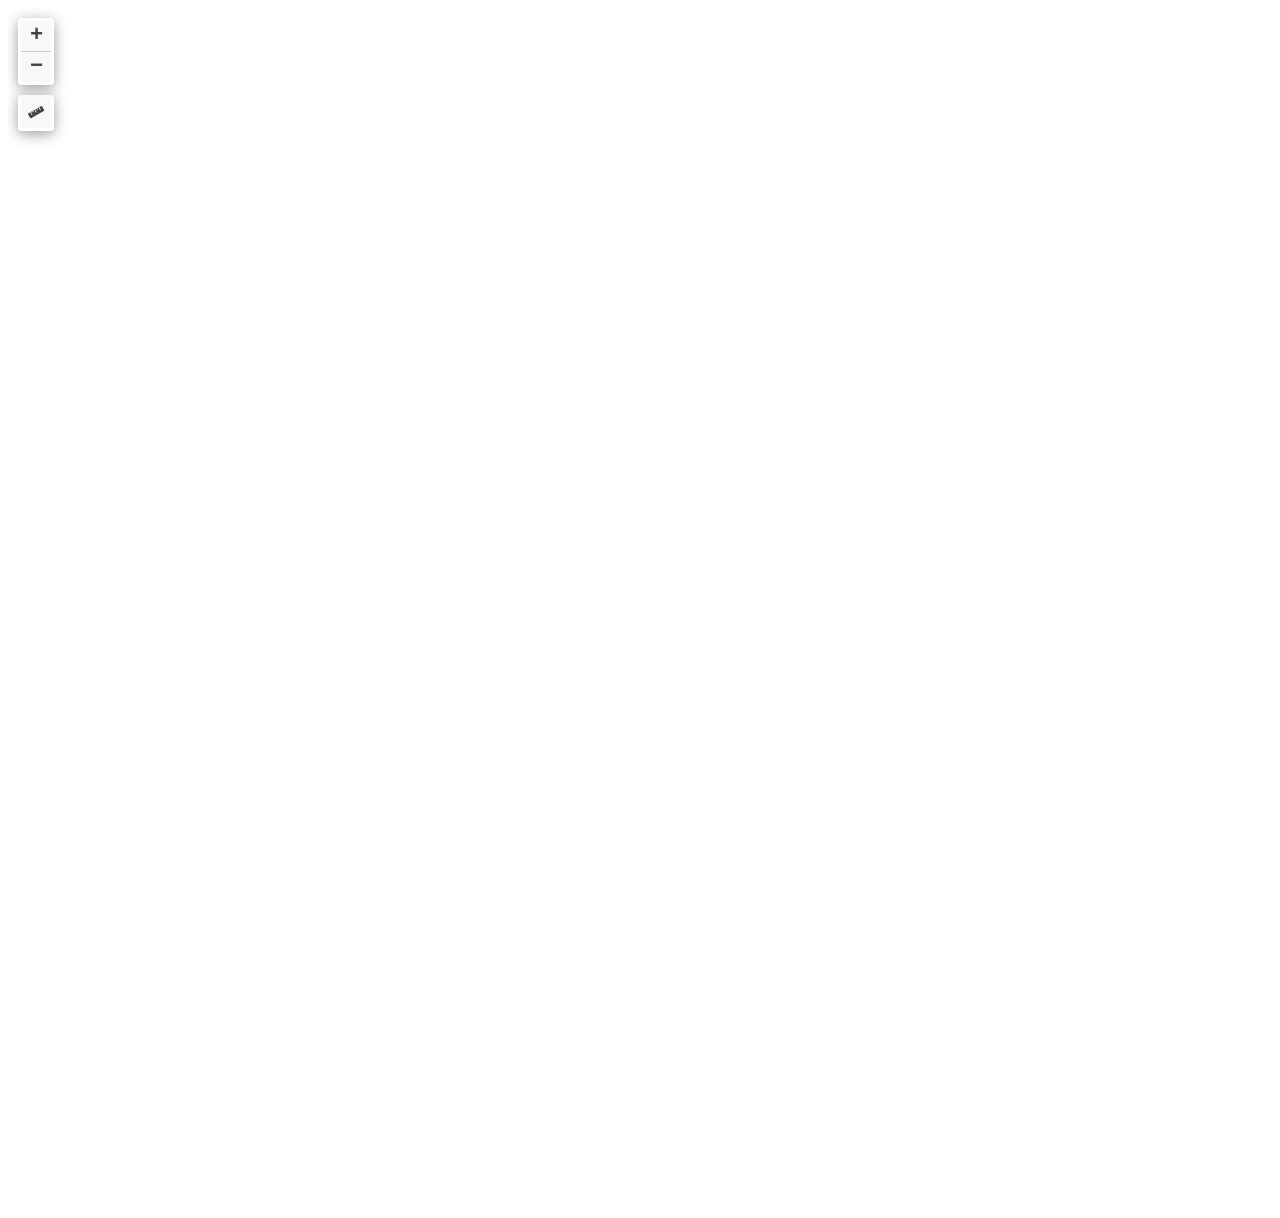
==== index.html @ ac3f6e05 "Add files via upload" ====
<!doctype html>
<html lang="en">
    <head>
        <meta charset="utf-8">
        <meta http-equiv="X-UA-Compatible" content="IE=edge">
        <meta name="viewport" content="initial-scale=1,user-scalable=no,maximum-scale=1,width=device-width">
        <meta name="mobile-web-app-capable" content="yes">
        <meta name="apple-mobile-web-app-capable" content="yes">
        <link rel="stylesheet" href="css/leaflet.css">
        <link rel="stylesheet" href="css/L.Control.Layers.Tree.css">
        <link rel="stylesheet" href="css/qgis2web.css">
        <link rel="stylesheet" href="css/fontawesome-all.min.css">
        <link rel="stylesheet" href="css/leaflet.photon.css">
        <link rel="stylesheet" href="css/leaflet-measure.css">
        <style>
        #map {
            width: 1839px;
            height: 1202px;
        }
        </style>
        <title></title>
    </head>
    <body>
        <div id="map">
        </div>
        <script src="js/qgis2web_expressions.js"></script>
        <script src="js/leaflet.js"></script>
        <script src="js/L.Control.Layers.Tree.min.js"></script>
        <script src="js/leaflet.rotatedMarker.js"></script>
        <script src="js/leaflet.pattern.js"></script>
        <script src="js/leaflet-hash.js"></script>
        <script src="js/Autolinker.min.js"></script>
        <script src="js/rbush.min.js"></script>
        <script src="js/labelgun.min.js"></script>
        <script src="js/labels.js"></script>
        <script src="js/leaflet.photon.js"></script>
        <script src="js/leaflet-measure.js"></script>
        <script src="data/Alryx150MileHexgrid_1.js"></script>
        <script src="data/RegionPolygons_2.js"></script>
        <script src="data/RegionLables_3.js"></script>
        <script src="data/Country_4.js"></script>
        <script src="data/Cities_5.js"></script>
        <script src="data/Points_of_Interest_6.js"></script>
        <script src="data/Temples_7.js"></script>
        <script>
        var highlightLayer;
        function highlightFeature(e) {
            highlightLayer = e.target;

            if (e.target.feature.geometry.type === 'LineString' || e.target.feature.geometry.type === 'MultiLineString') {
              highlightLayer.setStyle({
                color: 'rgba(255, 255, 0, 1.00)',
              });
            } else {
              highlightLayer.setStyle({
                fillColor: 'rgba(255, 255, 0, 1.00)',
                fillOpacity: 1
              });
            }
            highlightLayer.openPopup();
        }
        var map = L.map('map', {
            zoomControl:false, maxZoom:28, minZoom:1
        })
        var hash = new L.Hash(map);
        map.attributionControl.setPrefix('<a href="https://github.com/qgis2web/qgis2web" target="_blank">qgis2web</a> &middot; <a href="https://leafletjs.com" title="A JS library for interactive maps">Leaflet</a> &middot; <a href="https://qgis.org">QGIS</a>');
        var autolinker = new Autolinker({truncate: {length: 30, location: 'smart'}});
        // remove popup's row if "visible-with-data"
        function removeEmptyRowsFromPopupContent(content, feature) {
         var tempDiv = document.createElement('div');
         tempDiv.innerHTML = content;
         var rows = tempDiv.querySelectorAll('tr');
         for (var i = 0; i < rows.length; i++) {
             var td = rows[i].querySelector('td.visible-with-data');
             var key = td ? td.id : '';
             if (td && td.classList.contains('visible-with-data') && feature.properties[key] == null) {
                 rows[i].parentNode.removeChild(rows[i]);
             }
         }
         return tempDiv.innerHTML;
        }
        // modify popup if contains media
        function addClassToPopupIfMedia(content, popup) {
            var tempDiv = document.createElement('div');
            tempDiv.innerHTML = content;
            var imgTd = tempDiv.querySelector('td img');
            if (imgTd) {
                var src = imgTd.getAttribute('src');
                if (/\.(jpg|jpeg|png|gif|bmp|webp|avif)$/i.test(src)) {
                    popup._contentNode.classList.add('media');
                    var img = popup._contentNode.querySelector('td img');
                    if (img) {
                        // If already loaded (cache), update immediately
                        if (img.complete && img.naturalHeight > 0) {
                            popup.update();
                        } else {
                            img.addEventListener('load', function() {
                                popup.update();
                            });
                            img.addEventListener('error', function() {
                                popup.update();
                            });
                        }
                    }
                } else if (/\.(mp3|wav|ogg|aac)$/i.test(src)) {
                    var audio = document.createElement('audio');
                    audio.controls = true;
                    audio.src = src;
                    imgTd.parentNode.replaceChild(audio, imgTd);
                    popup._contentNode.classList.add('media');
                    setTimeout(function() {
                        popup.setContent(tempDiv.innerHTML);
                        popup.update();
                    }, 10);
                } else if (/\.(mp4|webm|ogg|mov)$/i.test(src)) {
                    var video = document.createElement('video');
                    video.controls = true;
                    video.src = src;
                    video.style.width = "400px";
                    video.style.height = "300px";
                    video.style.maxHeight = "60vh";
                    video.style.maxWidth = "60vw";
                    imgTd.parentNode.replaceChild(video, imgTd);
                    popup._contentNode.classList.add('media');
                    // Aggiorna il popup quando il video carica i metadati
                    video.addEventListener('loadedmetadata', function() {
                        popup.update();
                    });
                    setTimeout(function() {
                        popup.setContent(tempDiv.innerHTML);
                        popup.update();
                    }, 10);
                } else {
                    popup._contentNode.classList.remove('media');
                }
            } else {
                popup._contentNode.classList.remove('media');
            }
        }
        var zoomControl = L.control.zoom({
            position: 'topleft'
        }).addTo(map);
        var measureControl = new L.Control.Measure({
            position: 'topleft',
            primaryLengthUnit: 'feet',
            secondaryLengthUnit: 'miles',
            primaryAreaUnit: 'sqfeet',
            secondaryAreaUnit: 'sqmiles'
        });
        measureControl.addTo(map);
        document.getElementsByClassName('leaflet-control-measure-toggle')[0].innerHTML = '';
        document.getElementsByClassName('leaflet-control-measure-toggle')[0].className += ' fas fa-ruler';
        var bounds_group = new L.featureGroup([]);
        function setBounds() {
            if (bounds_group.getLayers().length) {
                map.fitBounds(bounds_group.getBounds());
            }
        }
        map.createPane('pane_AlryxMapNoLabelsOfficial_4x_georef_0');
        map.getPane('pane_AlryxMapNoLabelsOfficial_4x_georef_0').style.zIndex = 400;
        var img_AlryxMapNoLabelsOfficial_4x_georef_0 = 'data/AlryxMapNoLabelsOfficial_4x_georef_0.png';
        var img_bounds_AlryxMapNoLabelsOfficial_4x_georef_0 = [[0.007903215655906671,0.0],[15.55122795641617,27.79302867575704]];
        var layer_AlryxMapNoLabelsOfficial_4x_georef_0 = new L.imageOverlay(img_AlryxMapNoLabelsOfficial_4x_georef_0,
                                              img_bounds_AlryxMapNoLabelsOfficial_4x_georef_0,
                                              {pane: 'pane_AlryxMapNoLabelsOfficial_4x_georef_0'});
        bounds_group.addLayer(layer_AlryxMapNoLabelsOfficial_4x_georef_0);
        map.addLayer(layer_AlryxMapNoLabelsOfficial_4x_georef_0);
        function pop_Alryx150MileHexgrid_1(feature, layer) {
            layer.on({
                mouseout: function(e) {
                    for (var i in e.target._eventParents) {
                        if (typeof e.target._eventParents[i].resetStyle === 'function') {
                            e.target._eventParents[i].resetStyle(e.target);
                        }
                    }
                    if (typeof layer.closePopup == 'function') {
                        layer.closePopup();
                    } else {
                        layer.eachLayer(function(feature){
                            feature.closePopup()
                        });
                    }
                },
                mouseover: highlightFeature,
            });
            var popupContent = '<table>\
                    <tr>\
                        <td colspan="2">' + (feature.properties['fid'] !== null ? autolinker.link(String(feature.properties['fid']).replace(/'/g, '\'').toLocaleString()) : '') + '</td>\
                    </tr>\
                    <tr>\
                        <td colspan="2">' + (feature.properties['id'] !== null ? autolinker.link(String(feature.properties['id']).replace(/'/g, '\'').toLocaleString()) : '') + '</td>\
                    </tr>\
                    <tr>\
                        <td colspan="2">' + (feature.properties['left'] !== null ? autolinker.link(String(feature.properties['left']).replace(/'/g, '\'').toLocaleString()) : '') + '</td>\
                    </tr>\
                    <tr>\
                        <td colspan="2">' + (feature.properties['top'] !== null ? autolinker.link(String(feature.properties['top']).replace(/'/g, '\'').toLocaleString()) : '') + '</td>\
                    </tr>\
                    <tr>\
                        <td colspan="2">' + (feature.properties['right'] !== null ? autolinker.link(String(feature.properties['right']).replace(/'/g, '\'').toLocaleString()) : '') + '</td>\
                    </tr>\
                    <tr>\
                        <td colspan="2">' + (feature.properties['bottom'] !== null ? autolinker.link(String(feature.properties['bottom']).replace(/'/g, '\'').toLocaleString()) : '') + '</td>\
                    </tr>\
                    <tr>\
                        <td colspan="2">' + (feature.properties['row_index'] !== null ? autolinker.link(String(feature.properties['row_index']).replace(/'/g, '\'').toLocaleString()) : '') + '</td>\
                    </tr>\
                    <tr>\
                        <td colspan="2">' + (feature.properties['col_index'] !== null ? autolinker.link(String(feature.properties['col_index']).replace(/'/g, '\'').toLocaleString()) : '') + '</td>\
                    </tr>\
                </table>';
            var content = removeEmptyRowsFromPopupContent(popupContent, feature);
			layer.on('popupopen', function(e) {
				addClassToPopupIfMedia(content, e.popup);
			});
			layer.bindPopup(content, { maxHeight: 400 });
        }

        function style_Alryx150MileHexgrid_1_0() {
            return {
                pane: 'pane_Alryx150MileHexgrid_1',
                opacity: 1,
                color: 'rgba(0,0,0,0.47843137254901963)',
                dashArray: '',
                lineCap: 'round',
                lineJoin: 'round',
                weight: 4.0,
                fillOpacity: 0,
                interactive: true,
            }
        }
        map.createPane('pane_Alryx150MileHexgrid_1');
        map.getPane('pane_Alryx150MileHexgrid_1').style.zIndex = 401;
        map.getPane('pane_Alryx150MileHexgrid_1').style['mix-blend-mode'] = 'normal';
        var layer_Alryx150MileHexgrid_1 = new L.geoJson(json_Alryx150MileHexgrid_1, {
            attribution: '',
            interactive: true,
            dataVar: 'json_Alryx150MileHexgrid_1',
            layerName: 'layer_Alryx150MileHexgrid_1',
            pane: 'pane_Alryx150MileHexgrid_1',
            onEachFeature: pop_Alryx150MileHexgrid_1,
            style: style_Alryx150MileHexgrid_1_0,
        });
        bounds_group.addLayer(layer_Alryx150MileHexgrid_1);
        map.addLayer(layer_Alryx150MileHexgrid_1);
        function pop_RegionPolygons_2(feature, layer) {
            layer.on({
                mouseout: function(e) {
                    for (var i in e.target._eventParents) {
                        if (typeof e.target._eventParents[i].resetStyle === 'function') {
                            e.target._eventParents[i].resetStyle(e.target);
                        }
                    }
                    if (typeof layer.closePopup == 'function') {
                        layer.closePopup();
                    } else {
                        layer.eachLayer(function(feature){
                            feature.closePopup()
                        });
                    }
                },
                mouseover: highlightFeature,
            });
            var popupContent = '<table>\
                    <tr>\
                        <td colspan="2">' + (feature.properties['fid'] !== null ? autolinker.link(String(feature.properties['fid']).replace(/'/g, '\'').toLocaleString()) : '') + '</td>\
                    </tr>\
                    <tr>\
                        <td colspan="2">' + (feature.properties['Name'] !== null ? autolinker.link(String(feature.properties['Name']).replace(/'/g, '\'').toLocaleString()) : '') + '</td>\
                    </tr>\
                    <tr>\
                        <td colspan="2">' + (feature.properties['Notes'] !== null ? autolinker.link(String(feature.properties['Notes']).replace(/'/g, '\'').toLocaleString()) : '') + '</td>\
                    </tr>\
                </table>';
            var content = removeEmptyRowsFromPopupContent(popupContent, feature);
			layer.on('popupopen', function(e) {
				addClassToPopupIfMedia(content, e.popup);
			});
			layer.bindPopup(content, { maxHeight: 400 });
        }

        function style_RegionPolygons_2_0(feature) {
            switch(String(feature.properties['Name'])) {
                case 'The Frozen Peaks':
                    return {
                pane: 'pane_RegionPolygons_2',
                opacity: 1,
                color: 'rgba(35,35,35,1.0)',
                dashArray: '',
                lineCap: 'butt',
                lineJoin: 'miter',
                weight: 1.0, 
                fill: true,
                fillOpacity: 1,
                fillColor: 'rgba(231,107,227,1.0)',
                interactive: true,
            }
                    break;
                default:
                    return {
                pane: 'pane_RegionPolygons_2',
                opacity: 1,
                color: 'rgba(35,35,35,1.0)',
                dashArray: '',
                lineCap: 'butt',
                lineJoin: 'miter',
                weight: 1.0, 
                fill: true,
                fillOpacity: 1,
                fillColor: 'rgba(73,213,75,1.0)',
                interactive: true,
            }
                    break;
                case 'Great Barren Steppes':
                    return {
                pane: 'pane_RegionPolygons_2',
                opacity: 1,
                color: 'rgba(35,35,35,1.0)',
                dashArray: '',
                lineCap: 'butt',
                lineJoin: 'miter',
                weight: 1.0, 
                fill: true,
                fillOpacity: 1,
                fillColor: 'rgba(34,219,173,1.0)',
                interactive: true,
            }
                    break;
                case 'Morkhan Swamps':
                    return {
                pane: 'pane_RegionPolygons_2',
                opacity: 1,
                color: 'rgba(35,35,35,1.0)',
                dashArray: '',
                lineCap: 'butt',
                lineJoin: 'miter',
                weight: 1.0, 
                fill: true,
                fillOpacity: 1,
                fillColor: 'rgba(53,164,207,1.0)',
                interactive: true,
            }
                    break;
            }
        }
        map.createPane('pane_RegionPolygons_2');
        map.getPane('pane_RegionPolygons_2').style.zIndex = 402;
        map.getPane('pane_RegionPolygons_2').style['mix-blend-mode'] = 'normal';
        var layer_RegionPolygons_2 = new L.geoJson(json_RegionPolygons_2, {
            attribution: '',
            interactive: true,
            dataVar: 'json_RegionPolygons_2',
            layerName: 'layer_RegionPolygons_2',
            pane: 'pane_RegionPolygons_2',
            onEachFeature: pop_RegionPolygons_2,
            style: style_RegionPolygons_2_0,
        });
        bounds_group.addLayer(layer_RegionPolygons_2);
        map.addLayer(layer_RegionPolygons_2);
        function pop_RegionLables_3(feature, layer) {
            layer.on({
                mouseout: function(e) {
                    for (var i in e.target._eventParents) {
                        if (typeof e.target._eventParents[i].resetStyle === 'function') {
                            e.target._eventParents[i].resetStyle(e.target);
                        }
                    }
                    if (typeof layer.closePopup == 'function') {
                        layer.closePopup();
                    } else {
                        layer.eachLayer(function(feature){
                            feature.closePopup()
                        });
                    }
                },
                mouseover: highlightFeature,
            });
            var popupContent = '<table>\
                    <tr>\
                        <td colspan="2">' + (feature.properties['fid'] !== null ? autolinker.link(String(feature.properties['fid']).replace(/'/g, '\'').toLocaleString()) : '') + '</td>\
                    </tr>\
                    <tr>\
                        <td colspan="2">' + (feature.properties['Name'] !== null ? autolinker.link(String(feature.properties['Name']).replace(/'/g, '\'').toLocaleString()) : '') + '</td>\
                    </tr>\
                    <tr>\
                        <td colspan="2">' + (feature.properties['Notes'] !== null ? autolinker.link(String(feature.properties['Notes']).replace(/'/g, '\'').toLocaleString()) : '') + '</td>\
                    </tr>\
                </table>';
            var content = removeEmptyRowsFromPopupContent(popupContent, feature);
			layer.on('popupopen', function(e) {
				addClassToPopupIfMedia(content, e.popup);
			});
			layer.bindPopup(content, { maxHeight: 400 });
        }

        function style_RegionLables_3_0() {
            return {
                fill: false,
                stroke: false,
                interactive: false
            }
        }
        map.createPane('pane_RegionLables_3');
        map.getPane('pane_RegionLables_3').style.zIndex = 403;
        map.getPane('pane_RegionLables_3').style['mix-blend-mode'] = 'normal';
        var layer_RegionLables_3 = new L.geoJson(json_RegionLables_3, {
            attribution: '',
            interactive: true,
            dataVar: 'json_RegionLables_3',
            layerName: 'layer_RegionLables_3',
            pane: 'pane_RegionLables_3',
            onEachFeature: pop_RegionLables_3,
            style: style_RegionLables_3_0,
        });
        bounds_group.addLayer(layer_RegionLables_3);
        map.addLayer(layer_RegionLables_3);
        function pop_Country_4(feature, layer) {
            layer.on({
                mouseout: function(e) {
                    for (var i in e.target._eventParents) {
                        if (typeof e.target._eventParents[i].resetStyle === 'function') {
                            e.target._eventParents[i].resetStyle(e.target);
                        }
                    }
                    if (typeof layer.closePopup == 'function') {
                        layer.closePopup();
                    } else {
                        layer.eachLayer(function(feature){
                            feature.closePopup()
                        });
                    }
                },
                mouseover: highlightFeature,
            });
            var popupContent = '<table>\
                    <tr>\
                        <td colspan="2">' + (feature.properties['fid'] !== null ? autolinker.link(String(feature.properties['fid']).replace(/'/g, '\'').toLocaleString()) : '') + '</td>\
                    </tr>\
                    <tr>\
                        <td colspan="2">' + (feature.properties['Name'] !== null ? autolinker.link(String(feature.properties['Name']).replace(/'/g, '\'').toLocaleString()) : '') + '</td>\
                    </tr>\
                    <tr>\
                        <td colspan="2">' + (feature.properties['Notes'] !== null ? autolinker.link(String(feature.properties['Notes']).replace(/'/g, '\'').toLocaleString()) : '') + '</td>\
                    </tr>\
                </table>';
            var content = removeEmptyRowsFromPopupContent(popupContent, feature);
			layer.on('popupopen', function(e) {
				addClassToPopupIfMedia(content, e.popup);
			});
			layer.bindPopup(content, { maxHeight: 400 });
        }

        function style_Country_4_0() {
            return {
                pane: 'pane_Country_4',
                opacity: 1,
                color: 'rgba(35,35,35,1.0)',
                dashArray: '',
                lineCap: 'butt',
                lineJoin: 'miter',
                weight: 1.0, 
                fill: true,
                fillOpacity: 1,
                fillColor: 'rgba(196,60,57,1.0)',
                interactive: true,
            }
        }
        map.createPane('pane_Country_4');
        map.getPane('pane_Country_4').style.zIndex = 404;
        map.getPane('pane_Country_4').style['mix-blend-mode'] = 'normal';
        var layer_Country_4 = new L.geoJson(json_Country_4, {
            attribution: '',
            interactive: true,
            dataVar: 'json_Country_4',
            layerName: 'layer_Country_4',
            pane: 'pane_Country_4',
            onEachFeature: pop_Country_4,
            style: style_Country_4_0,
        });
        bounds_group.addLayer(layer_Country_4);
        map.addLayer(layer_Country_4);
        function pop_Cities_5(feature, layer) {
            layer.on({
                mouseout: function(e) {
                    for (var i in e.target._eventParents) {
                        if (typeof e.target._eventParents[i].resetStyle === 'function') {
                            e.target._eventParents[i].resetStyle(e.target);
                        }
                    }
                    if (typeof layer.closePopup == 'function') {
                        layer.closePopup();
                    } else {
                        layer.eachLayer(function(feature){
                            feature.closePopup()
                        });
                    }
                },
                mouseover: highlightFeature,
            });
            var popupContent = '<table>\
                    <tr>\
                        <td colspan="2">' + (feature.properties['fid'] !== null ? autolinker.link(String(feature.properties['fid']).replace(/'/g, '\'').toLocaleString()) : '') + '</td>\
                    </tr>\
                    <tr>\
                        <td colspan="2">' + (feature.properties['Name'] !== null ? autolinker.link(String(feature.properties['Name']).replace(/'/g, '\'').toLocaleString()) : '') + '</td>\
                    </tr>\
                    <tr>\
                        <td colspan="2">' + (feature.properties['Notes'] !== null ? autolinker.link(String(feature.properties['Notes']).replace(/'/g, '\'').toLocaleString()) : '') + '</td>\
                    </tr>\
                    <tr>\
                        <td colspan="2">' + (feature.properties['Lattitude'] !== null ? autolinker.link(String(feature.properties['Lattitude']).replace(/'/g, '\'').toLocaleString()) : '') + '</td>\
                    </tr>\
                    <tr>\
                        <td colspan="2">' + (feature.properties['Longitude'] !== null ? autolinker.link(String(feature.properties['Longitude']).replace(/'/g, '\'').toLocaleString()) : '') + '</td>\
                    </tr>\
                    <tr>\
                        <td colspan="2">' + (feature.properties['Type'] !== null ? autolinker.link(String(feature.properties['Type']).replace(/'/g, '\'').toLocaleString()) : '') + '</td>\
                    </tr>\
                </table>';
            var content = removeEmptyRowsFromPopupContent(popupContent, feature);
			layer.on('popupopen', function(e) {
				addClassToPopupIfMedia(content, e.popup);
			});
			layer.bindPopup(content, { maxHeight: 400 });
        }

        function style_Cities_5_0() {
            return {
                pane: 'pane_Cities_5',
                radius: 4.0,
                opacity: 1,
                color: 'rgba(35,35,35,1.0)',
                dashArray: '',
                lineCap: 'butt',
                lineJoin: 'miter',
                weight: 1,
                fill: true,
                fillOpacity: 1,
                fillColor: 'rgba(255,158,23,1.0)',
                interactive: true,
            }
        }
        map.createPane('pane_Cities_5');
        map.getPane('pane_Cities_5').style.zIndex = 405;
        map.getPane('pane_Cities_5').style['mix-blend-mode'] = 'normal';
        var layer_Cities_5 = new L.geoJson(json_Cities_5, {
            attribution: '',
            interactive: true,
            dataVar: 'json_Cities_5',
            layerName: 'layer_Cities_5',
            pane: 'pane_Cities_5',
            onEachFeature: pop_Cities_5,
            pointToLayer: function (feature, latlng) {
                var context = {
                    feature: feature,
                    variables: {}
                };
                return L.circleMarker(latlng, style_Cities_5_0(feature));
            },
        });
        bounds_group.addLayer(layer_Cities_5);
        map.addLayer(layer_Cities_5);
        function pop_Points_of_Interest_6(feature, layer) {
            layer.on({
                mouseout: function(e) {
                    for (var i in e.target._eventParents) {
                        if (typeof e.target._eventParents[i].resetStyle === 'function') {
                            e.target._eventParents[i].resetStyle(e.target);
                        }
                    }
                    if (typeof layer.closePopup == 'function') {
                        layer.closePopup();
                    } else {
                        layer.eachLayer(function(feature){
                            feature.closePopup()
                        });
                    }
                },
                mouseover: highlightFeature,
            });
            var popupContent = '<table>\
                    <tr>\
                        <td colspan="2">' + (feature.properties['fid'] !== null ? autolinker.link(String(feature.properties['fid']).replace(/'/g, '\'').toLocaleString()) : '') + '</td>\
                    </tr>\
                    <tr>\
                        <td colspan="2">' + (feature.properties['Name'] !== null ? autolinker.link(String(feature.properties['Name']).replace(/'/g, '\'').toLocaleString()) : '') + '</td>\
                    </tr>\
                    <tr>\
                        <td colspan="2">' + (feature.properties['Notes'] !== null ? autolinker.link(String(feature.properties['Notes']).replace(/'/g, '\'').toLocaleString()) : '') + '</td>\
                    </tr>\
                    <tr>\
                        <td colspan="2">' + (feature.properties['Lattitude'] !== null ? autolinker.link(String(feature.properties['Lattitude']).replace(/'/g, '\'').toLocaleString()) : '') + '</td>\
                    </tr>\
                    <tr>\
                        <td colspan="2">' + (feature.properties['Longitude'] !== null ? autolinker.link(String(feature.properties['Longitude']).replace(/'/g, '\'').toLocaleString()) : '') + '</td>\
                    </tr>\
                </table>';
            var content = removeEmptyRowsFromPopupContent(popupContent, feature);
			layer.on('popupopen', function(e) {
				addClassToPopupIfMedia(content, e.popup);
			});
			layer.bindPopup(content, { maxHeight: 400 });
        }

        function style_Points_of_Interest_6_0() {
            return {
                pane: 'pane_Points_of_Interest_6',
                radius: 4.0,
                opacity: 1,
                color: 'rgba(35,35,35,1.0)',
                dashArray: '',
                lineCap: 'butt',
                lineJoin: 'miter',
                weight: 1,
                fill: true,
                fillOpacity: 1,
                fillColor: 'rgba(141,90,153,1.0)',
                interactive: true,
            }
        }
        map.createPane('pane_Points_of_Interest_6');
        map.getPane('pane_Points_of_Interest_6').style.zIndex = 406;
        map.getPane('pane_Points_of_Interest_6').style['mix-blend-mode'] = 'normal';
        var layer_Points_of_Interest_6 = new L.geoJson(json_Points_of_Interest_6, {
            attribution: '',
            interactive: true,
            dataVar: 'json_Points_of_Interest_6',
            layerName: 'layer_Points_of_Interest_6',
            pane: 'pane_Points_of_Interest_6',
            onEachFeature: pop_Points_of_Interest_6,
            pointToLayer: function (feature, latlng) {
                var context = {
                    feature: feature,
                    variables: {}
                };
                return L.circleMarker(latlng, style_Points_of_Interest_6_0(feature));
            },
        });
        bounds_group.addLayer(layer_Points_of_Interest_6);
        map.addLayer(layer_Points_of_Interest_6);
        function pop_Temples_7(feature, layer) {
            layer.on({
                mouseout: function(e) {
                    for (var i in e.target._eventParents) {
                        if (typeof e.target._eventParents[i].resetStyle === 'function') {
                            e.target._eventParents[i].resetStyle(e.target);
                        }
                    }
                    if (typeof layer.closePopup == 'function') {
                        layer.closePopup();
                    } else {
                        layer.eachLayer(function(feature){
                            feature.closePopup()
                        });
                    }
                },
                mouseover: highlightFeature,
            });
            var popupContent = '<table>\
                    <tr>\
                        <td colspan="2">' + (feature.properties['fid'] !== null ? autolinker.link(String(feature.properties['fid']).replace(/'/g, '\'').toLocaleString()) : '') + '</td>\
                    </tr>\
                    <tr>\
                        <td colspan="2">' + (feature.properties['Deity'] !== null ? autolinker.link(String(feature.properties['Deity']).replace(/'/g, '\'').toLocaleString()) : '') + '</td>\
                    </tr>\
                    <tr>\
                        <td colspan="2">' + (feature.properties['Notes'] !== null ? autolinker.link(String(feature.properties['Notes']).replace(/'/g, '\'').toLocaleString()) : '') + '</td>\
                    </tr>\
                    <tr>\
                        <td colspan="2">' + (feature.properties['Lattitude'] !== null ? autolinker.link(String(feature.properties['Lattitude']).replace(/'/g, '\'').toLocaleString()) : '') + '</td>\
                    </tr>\
                    <tr>\
                        <td colspan="2">' + (feature.properties['Longitude'] !== null ? autolinker.link(String(feature.properties['Longitude']).replace(/'/g, '\'').toLocaleString()) : '') + '</td>\
                    </tr>\
                </table>';
            var content = removeEmptyRowsFromPopupContent(popupContent, feature);
			layer.on('popupopen', function(e) {
				addClassToPopupIfMedia(content, e.popup);
			});
			layer.bindPopup(content, { maxHeight: 400 });
        }

        function style_Temples_7_0() {
            return {
                pane: 'pane_Temples_7',
                radius: 4.0,
                opacity: 1,
                color: 'rgba(35,35,35,1.0)',
                dashArray: '',
                lineCap: 'butt',
                lineJoin: 'miter',
                weight: 1,
                fill: true,
                fillOpacity: 1,
                fillColor: 'rgba(225,89,137,1.0)',
                interactive: true,
            }
        }
        map.createPane('pane_Temples_7');
        map.getPane('pane_Temples_7').style.zIndex = 407;
        map.getPane('pane_Temples_7').style['mix-blend-mode'] = 'normal';
        var layer_Temples_7 = new L.geoJson(json_Temples_7, {
            attribution: '',
            interactive: true,
            dataVar: 'json_Temples_7',
            layerName: 'layer_Temples_7',
            pane: 'pane_Temples_7',
            onEachFeature: pop_Temples_7,
            pointToLayer: function (feature, latlng) {
                var context = {
                    feature: feature,
                    variables: {}
                };
                return L.circleMarker(latlng, style_Temples_7_0(feature));
            },
        });
        bounds_group.addLayer(layer_Temples_7);
        map.addLayer(layer_Temples_7);
        var overlaysTree = [
            {label: '<img src="legend/Temples_7.png" /> Temples', layer: layer_Temples_7},
            {label: '<img src="legend/Points_of_Interest_6.png" /> Points_of_Interest', layer: layer_Points_of_Interest_6},
            {label: '<img src="legend/Cities_5.png" /> Cities', layer: layer_Cities_5},
            {label: '<img src="legend/Country_4.png" /> Country', layer: layer_Country_4},
        {label: '<b>Region</b>', collapsed: true, selectAllCheckbox: true, children: [
            {label: 'Region Lables', layer: layer_RegionLables_3},
            {label: 'Region Polygons<br /><table><tr><td style="text-align: center;"><img src="legend/RegionPolygons_2_TheFrozenPeaks0.png" /></td><td>The Frozen Peaks</td></tr><tr><td style="text-align: center;"><img src="legend/RegionPolygons_2_1.png" /></td><td></td></tr><tr><td style="text-align: center;"><img src="legend/RegionPolygons_2_GreatBarrenSteppes2.png" /></td><td>Great Barren Steppes</td></tr><tr><td style="text-align: center;"><img src="legend/RegionPolygons_2_MorkhanSwamps3.png" /></td><td>Morkhan Swamps</td></tr></table>', layer: layer_RegionPolygons_2},]},
            {label: '<img src="legend/Alryx150MileHexgrid_1.png" /> Alryx 150 Mile Hex — grid', layer: layer_Alryx150MileHexgrid_1},
            {label: "AlryxMapNoLabelsOfficial_4x_georef", layer: layer_AlryxMapNoLabelsOfficial_4x_georef_0},]
        var lay = L.control.layers.tree(null, overlaysTree,{
            //namedToggle: true,
            //selectorBack: false,
            //closedSymbol: '&#8862; &#x1f5c0;',
            //openedSymbol: '&#8863; &#x1f5c1;',
            //collapseAll: 'Collapse all',
            //expandAll: 'Expand all',
            collapsed: false, 
        });
        lay.addTo(map);
		document.addEventListener("DOMContentLoaded", function() {
            // set new Layers List height which considers toggle icon
            function newLayersListHeight() {
                var layerScrollbarElement = document.querySelector('.leaflet-control-layers-scrollbar');
                if (layerScrollbarElement) {
                    var layersListElement = document.querySelector('.leaflet-control-layers-list');
                    var originalHeight = layersListElement.style.height 
                        || window.getComputedStyle(layersListElement).height;
                    var newHeight = parseFloat(originalHeight) - 50;
                    layersListElement.style.height = newHeight + 'px';
                }
            }
            var isLayersListExpanded = true;
            var controlLayersElement = document.querySelector('.leaflet-control-layers');
            var toggleLayerControl = document.querySelector('.leaflet-control-layers-toggle');
            // toggle Collapsed/Expanded and apply new Layers List height
            toggleLayerControl.addEventListener('click', function() {
                if (isLayersListExpanded) {
                    controlLayersElement.classList.remove('leaflet-control-layers-expanded');
                } else {
                    controlLayersElement.classList.add('leaflet-control-layers-expanded');
                }
                isLayersListExpanded = !isLayersListExpanded;
                newLayersListHeight()
            });	
			// apply new Layers List height if toggle layerstree
			if (controlLayersElement) {
				controlLayersElement.addEventListener('click', function(event) {
					var toggleLayerHeaderPointer = event.target.closest('.leaflet-layerstree-header-pointer span');
					if (toggleLayerHeaderPointer) {
						newLayersListHeight();
					}
				});
			}
            // Collapsed/Expanded at Start to apply new height
            setTimeout(function() {
                toggleLayerControl.click();
            }, 10);
            setTimeout(function() {
                toggleLayerControl.click();
            }, 10);
            // Collapsed touch/small screen
            var isSmallScreen = window.innerWidth < 650;
            if (isSmallScreen) {
                setTimeout(function() {
                    controlLayersElement.classList.remove('leaflet-control-layers-expanded');
                    isLayersListExpanded = !isLayersListExpanded;
                }, 500);
            }  
        });       
        setBounds();
        var i = 0;
        layer_RegionLables_3.eachLayer(function(layer) {
            var context = {
                feature: layer.feature,
                variables: {}
            };
            layer.bindTooltip((layer.feature.properties['Name'] !== null?String('<div style="color: #323232; font-size: 20pt; font-weight: bold; font-family: \'Open Sans\', sans-serif;">' + layer.feature.properties['Name']).replace(/\\n/g, '<br>') + '</div>':''), {permanent: true, offset: [-0, -16], className: 'css_RegionLables_3'});
            labels.push(layer);
            totalMarkers += 1;
              layer.added = true;
              addLabel(layer, i);
              i++;
        });
        var i = 0;
        layer_Cities_5.eachLayer(function(layer) {
            var context = {
                feature: layer.feature,
                variables: {}
            };
            layer.bindTooltip((layer.feature.properties['Name'] !== null?String('<div style="color: #323232; font-size: 10pt; font-weight: bold; font-family: \'Open Sans\', sans-serif;">' + layer.feature.properties['Name']).replace(/\\n/g, '<br>') + '</div>':''), {permanent: true, offset: [-0, -16], className: 'css_Cities_5'});
            labels.push(layer);
            totalMarkers += 1;
              layer.added = true;
              addLabel(layer, i);
              i++;
        });
        var i = 0;
        layer_Points_of_Interest_6.eachLayer(function(layer) {
            var context = {
                feature: layer.feature,
                variables: {}
            };
            layer.bindTooltip((layer.feature.properties['Name'] !== null?String('<div style="color: #ea22ea; font-size: 10pt; font-weight: bold; font-family: \'Open Sans\', sans-serif;">' + layer.feature.properties['Name']).replace(/\\n/g, '<br>') + '</div>':''), {permanent: true, offset: [-0, -16], className: 'css_Points_of_Interest_6'});
            labels.push(layer);
            totalMarkers += 1;
              layer.added = true;
              addLabel(layer, i);
              i++;
        });
        L.ImageOverlay.include({
            getBounds: function () {
                return this._bounds;
            }
        });
        resetLabels([layer_RegionPolygons_2,layer_RegionLables_3,layer_Cities_5,layer_Points_of_Interest_6]);
        map.on("zoomend", function(){
            resetLabels([layer_RegionPolygons_2,layer_RegionLables_3,layer_Cities_5,layer_Points_of_Interest_6]);
        });
        map.on("layeradd", function(){
            resetLabels([layer_RegionPolygons_2,layer_RegionLables_3,layer_Cities_5,layer_Points_of_Interest_6]);
        });
        map.on("layerremove", function(){
            resetLabels([layer_RegionPolygons_2,layer_RegionLables_3,layer_Cities_5,layer_Points_of_Interest_6]);
        });
        </script>
    </body>
</html>
---- css/leaflet.css ----
/* required styles */

.leaflet-pane,
.leaflet-tile,
.leaflet-marker-icon,
.leaflet-marker-shadow,
.leaflet-tile-container,
.leaflet-pane > svg,
.leaflet-pane > canvas,
.leaflet-zoom-box,
.leaflet-image-layer,
.leaflet-layer {
	position: absolute;
	left: 0;
	top: 0;
	}
.leaflet-container {
	overflow: hidden;
	}
.leaflet-tile,
.leaflet-marker-icon,
.leaflet-marker-shadow {
	-webkit-user-select: none;
	   -moz-user-select: none;
	        user-select: none;
	  -webkit-user-drag: none;
	}
/* Prevents IE11 from highlighting tiles in blue */
.leaflet-tile::selection {
	background: transparent;
}
/* Safari renders non-retina tile on retina better with this, but Chrome is worse */
.leaflet-safari .leaflet-tile {
	image-rendering: -webkit-optimize-contrast;
	}
/* hack that prevents hw layers "stretching" when loading new tiles */
.leaflet-safari .leaflet-tile-container {
	width: 1600px;
	height: 1600px;
	-webkit-transform-origin: 0 0;
	}
.leaflet-marker-icon,
.leaflet-marker-shadow {
	display: block;
	}
/* .leaflet-container svg: reset svg max-width decleration shipped in Joomla! (joomla.org) 3.x */
/* .leaflet-container img: map is broken in FF if you have max-width: 100% on tiles */
.leaflet-container .leaflet-overlay-pane svg {
	max-width: none !important;
	max-height: none !important;
	}
.leaflet-container .leaflet-marker-pane img,
.leaflet-container .leaflet-shadow-pane img,
.leaflet-container .leaflet-tile-pane img,
.leaflet-container img.leaflet-image-layer,
.leaflet-container .leaflet-tile {
	max-width: none !important;
	max-height: none !important;
	width: auto;
	padding: 0;
	}

.leaflet-container img.leaflet-tile {
	/* See: https://bugs.chromium.org/p/chromium/issues/detail?id=600120 */
	mix-blend-mode: plus-lighter;
}

.leaflet-container.leaflet-touch-zoom {
	-ms-touch-action: pan-x pan-y;
	touch-action: pan-x pan-y;
	}
.leaflet-container.leaflet-touch-drag {
	-ms-touch-action: pinch-zoom;
	/* Fallback for FF which doesn't support pinch-zoom */
	touch-action: none;
	touch-action: pinch-zoom;
}
.leaflet-container.leaflet-touch-drag.leaflet-touch-zoom {
	-ms-touch-action: none;
	touch-action: none;
}
.leaflet-container {
	-webkit-tap-highlight-color: transparent;
}
.leaflet-container a {
	-webkit-tap-highlight-color: rgba(51, 181, 229, 0.4);
}
.leaflet-tile {
	filter: inherit;
	visibility: hidden;
	}
.leaflet-tile-loaded {
	visibility: inherit;
	}
.leaflet-zoom-box {
	width: 0;
	height: 0;
	-moz-box-sizing: border-box;
	     box-sizing: border-box;
	z-index: 800;
	}
/* workaround for https://bugzilla.mozilla.org/show_bug.cgi?id=888319 */
.leaflet-overlay-pane svg {
	-moz-user-select: none;
	}

.leaflet-pane         { z-index: 400; }

.leaflet-tile-pane    { z-index: 200; }
.leaflet-overlay-pane { z-index: 400; }
.leaflet-shadow-pane  { z-index: 500; }
.leaflet-marker-pane  { z-index: 600; }
.leaflet-tooltip-pane   { z-index: 650; }
.leaflet-popup-pane   { z-index: 700; }

.leaflet-map-pane canvas { z-index: 100; }
.leaflet-map-pane svg    { z-index: 200; }

.leaflet-vml-shape {
	width: 1px;
	height: 1px;
	}
.lvml {
	behavior: url(#default#VML);
	display: inline-block;
	position: absolute;
	}


/* control positioning */

.leaflet-control {
	position: relative;
	z-index: 800;
	pointer-events: visiblePainted; /* IE 9-10 doesn't have auto */
	pointer-events: auto;
	}
.leaflet-top,
.leaflet-bottom {
	position: absolute;
	z-index: 1000;
	pointer-events: none;
	}
.leaflet-top {
	top: 0;
	}
.leaflet-right {
	right: 0;
	}
.leaflet-bottom {
	bottom: 0;
	}
.leaflet-left {
	left: 0;
	}
.leaflet-control {
	float: left;
	clear: both;
	}
.leaflet-right .leaflet-control {
	float: right;
	}
.leaflet-top .leaflet-control {
	margin-top: 10px;
	}
.leaflet-bottom .leaflet-control {
	margin-bottom: 10px;
	}
.leaflet-left .leaflet-control {
	margin-left: 10px;
	}
.leaflet-right .leaflet-control {
	margin-right: 10px;
	}


/* zoom and fade animations */

.leaflet-fade-anim .leaflet-popup {
	opacity: 0;
	-webkit-transition: opacity 0.2s linear;
	   -moz-transition: opacity 0.2s linear;
	        transition: opacity 0.2s linear;
	}
.leaflet-fade-anim .leaflet-map-pane .leaflet-popup {
	opacity: 1;
	}
.leaflet-zoom-animated {
	-webkit-transform-origin: 0 0;
	    -ms-transform-origin: 0 0;
	        transform-origin: 0 0;
	}
svg.leaflet-zoom-animated {
	will-change: transform;
}

.leaflet-zoom-anim .leaflet-zoom-animated {
	-webkit-transition: -webkit-transform 0.25s cubic-bezier(0,0,0.25,1);
	   -moz-transition:    -moz-transform 0.25s cubic-bezier(0,0,0.25,1);
	        transition:         transform 0.25s cubic-bezier(0,0,0.25,1);
	}
.leaflet-zoom-anim .leaflet-tile,
.leaflet-pan-anim .leaflet-tile {
	-webkit-transition: none;
	   -moz-transition: none;
	        transition: none;
	}

.leaflet-zoom-anim .leaflet-zoom-hide {
	visibility: hidden;
	}


/* cursors */

.leaflet-interactive {
	cursor: pointer;
	}
.leaflet-grab {
	cursor: -webkit-grab;
	cursor:    -moz-grab;
	cursor:         grab;
	}
.leaflet-crosshair,
.leaflet-crosshair .leaflet-interactive {
	cursor: crosshair;
	}
.leaflet-popup-pane,
.leaflet-control {
	cursor: auto;
	}
.leaflet-dragging .leaflet-grab,
.leaflet-dragging .leaflet-grab .leaflet-interactive,
.leaflet-dragging .leaflet-marker-draggable {
	cursor: move;
	cursor: -webkit-grabbing;
	cursor:    -moz-grabbing;
	cursor:         grabbing;
	}

/* marker & overlays interactivity */
.leaflet-marker-icon,
.leaflet-marker-shadow,
.leaflet-image-layer,
.leaflet-pane > svg path,
.leaflet-tile-container {
	pointer-events: none;
	}

.leaflet-marker-icon.leaflet-interactive,
.leaflet-image-layer.leaflet-interactive,
.leaflet-pane > svg path.leaflet-interactive,
svg.leaflet-image-layer.leaflet-interactive path {
	pointer-events: visiblePainted; /* IE 9-10 doesn't have auto */
	pointer-events: auto;
	}

/* visual tweaks */

.leaflet-container {
	background: #ddd;
	outline-offset: 1px;
	}
.leaflet-container a {
	color: #0078A8;
	}
.leaflet-zoom-box {
	border: 2px dotted #38f;
	background: rgba(255,255,255,0.5);
	}


/* general typography */
.leaflet-container {
	font-family: "Helvetica Neue", Arial, Helvetica, sans-serif;
	font-size: 12px;
	font-size: 0.75rem;
	line-height: 1.5;
	}


/* general toolbar styles */

.leaflet-bar {
	box-shadow: 0 1px 5px rgba(0,0,0,0.65);
	border-radius: 4px;
	}
.leaflet-bar a {
	background-color: #fff;
	border-bottom: 1px solid #ccc;
	width: 26px;
	height: 26px;
	line-height: 26px;
	display: block;
	text-align: center;
	text-decoration: none;
	color: black;
	}
.leaflet-bar a,
.leaflet-control-layers-toggle {
	background-position: 50% 50%;
	background-repeat: no-repeat;
	display: block;
	}
.leaflet-bar a:hover,
.leaflet-bar a:focus {
	background-color: #f4f4f4;
	}
.leaflet-bar a:first-child {
	border-top-left-radius: 4px;
	border-top-right-radius: 4px;
	}
.leaflet-bar a:last-child {
	border-bottom-left-radius: 4px;
	border-bottom-right-radius: 4px;
	border-bottom: none;
	}
.leaflet-bar a.leaflet-disabled {
	cursor: default;
	background-color: #f4f4f4;
	color: #bbb;
	}

.leaflet-touch .leaflet-bar a {
	width: 30px;
	height: 30px;
	line-height: 30px;
	}
.leaflet-touch .leaflet-bar a:first-child {
	border-top-left-radius: 2px;
	border-top-right-radius: 2px;
	}
.leaflet-touch .leaflet-bar a:last-child {
	border-bottom-left-radius: 2px;
	border-bottom-right-radius: 2px;
	}

/* zoom control */

.leaflet-control-zoom-in,
.leaflet-control-zoom-out {
	font: bold 18px 'Lucida Console', Monaco, monospace;
	text-indent: 1px;
	}

.leaflet-touch .leaflet-control-zoom-in, .leaflet-touch .leaflet-control-zoom-out  {
	font-size: 22px;
	}


/* layers control */

.leaflet-control-layers {
	box-shadow: 0 1px 5px rgba(0,0,0,0.4);
	background: #fff;
	border-radius: 5px;
	}
.leaflet-control-layers-toggle {
	background-image: url(images/layers.png);
	width: 36px;
	height: 36px;
	}
.leaflet-retina .leaflet-control-layers-toggle {
	background-image: url(images/layers-2x.png);
	background-size: 26px 26px;
	}
.leaflet-touch .leaflet-control-layers-toggle {
	width: 44px;
	height: 44px;
	}
.leaflet-control-layers .leaflet-control-layers-list,
.leaflet-control-layers-expanded .leaflet-control-layers-toggle {
	display: none;
	}
.leaflet-control-layers-expanded .leaflet-control-layers-list {
	display: block;
	position: relative;
	}
.leaflet-control-layers-expanded {
	padding: 6px 10px 6px 6px;
	color: #333;
	background: #fff;
	}
.leaflet-control-layers-scrollbar {
	overflow-y: scroll;
	overflow-x: hidden;
	padding-right: 5px;
	}
.leaflet-control-layers-selector {
	margin-top: 2px;
	position: relative;
	top: 1px;
	}
.leaflet-control-layers label {
	display: block;
	font-size: 13px;
	font-size: 1.08333em;
	}
.leaflet-control-layers-separator {
	height: 0;
	border-top: 1px solid #ddd;
	margin: 5px -10px 5px -6px;
	}

/* Default icon URLs */
.leaflet-default-icon-path { /* used only in path-guessing heuristic, see L.Icon.Default */
	background-image: url(images/marker-icon.png);
	}


/* attribution and scale controls */

.leaflet-container .leaflet-control-attribution {
	background: #fff;
	background: rgba(255, 255, 255, 0.8);
	margin: 0;
	}
.leaflet-control-attribution,
.leaflet-control-scale-line {
	padding: 0 5px;
	color: #333;
	line-height: 1.4;
	}
.leaflet-control-attribution a {
	text-decoration: none;
	}
.leaflet-control-attribution a:hover,
.leaflet-control-attribution a:focus {
	text-decoration: underline;
	}
.leaflet-attribution-flag {
	display: inline !important;
	vertical-align: baseline !important;
	width: 1em;
	height: 0.6669em;
	}
.leaflet-left .leaflet-control-scale {
	margin-left: 5px;
	}
.leaflet-bottom .leaflet-control-scale {
	margin-bottom: 5px;
	}
.leaflet-control-scale-line {
	border: 2px solid #777;
	border-top: none;
	line-height: 1.1;
	padding: 2px 5px 1px;
	white-space: nowrap;
	-moz-box-sizing: border-box;
	     box-sizing: border-box;
	background: rgba(255, 255, 255, 0.8);
	text-shadow: 1px 1px #fff;
	}
.leaflet-control-scale-line:not(:first-child) {
	border-top: 2px solid #777;
	border-bottom: none;
	margin-top: -2px;
	}
.leaflet-control-scale-line:not(:first-child):not(:last-child) {
	border-bottom: 2px solid #777;
	}

.leaflet-touch .leaflet-control-attribution,
.leaflet-touch .leaflet-control-layers,
.leaflet-touch .leaflet-bar {
	box-shadow: none;
	}
.leaflet-touch .leaflet-control-layers,
.leaflet-touch .leaflet-bar {
	border: 2px solid rgba(0,0,0,0.2);
	background-clip: padding-box;
	}


/* popup */

.leaflet-popup {
	position: absolute;
	text-align: center;
	margin-bottom: 20px;
	}
.leaflet-popup-content-wrapper {
	padding: 1px;
	text-align: left;
	border-radius: 12px;
	}
.leaflet-popup-content {
	margin: 13px 24px 13px 20px;
	line-height: 1.3;
	font-size: 13px;
	font-size: 1.08333em;
	min-height: 1px;
	}
.leaflet-popup-content p {
	margin: 17px 0;
	margin: 1.3em 0;
	}
.leaflet-popup-tip-container {
	width: 40px;
	height: 20px;
	position: absolute;
	left: 50%;
	margin-top: -1px;
	margin-left: -20px;
	overflow: hidden;
	pointer-events: none;
	}
.leaflet-popup-tip {
	width: 17px;
	height: 17px;
	padding: 1px;

	margin: -10px auto 0;
	pointer-events: auto;

	-webkit-transform: rotate(45deg);
	   -moz-transform: rotate(45deg);
	    -ms-transform: rotate(45deg);
	        transform: rotate(45deg);
	}
.leaflet-popup-content-wrapper,
.leaflet-popup-tip {
	background: white;
	color: #333;
	box-shadow: 0 3px 14px rgba(0,0,0,0.4);
	}
.leaflet-container a.leaflet-popup-close-button {
	position: absolute;
	top: 0;
	right: 0;
	border: none;
	text-align: center;
	width: 24px;
	height: 24px;
	font: 16px/24px Tahoma, Verdana, sans-serif;
	color: #757575;
	text-decoration: none;
	background: transparent;
	}
.leaflet-container a.leaflet-popup-close-button:hover,
.leaflet-container a.leaflet-popup-close-button:focus {
	color: #585858;
	}
.leaflet-popup-scrolled {
	overflow: auto;
	}

.leaflet-oldie .leaflet-popup-content-wrapper {
	-ms-zoom: 1;
	}
.leaflet-oldie .leaflet-popup-tip {
	width: 24px;
	margin: 0 auto;

	-ms-filter: "progid:DXImageTransform.Microsoft.Matrix(M11=0.70710678, M12=0.70710678, M21=-0.70710678, M22=0.70710678)";
	filter: progid:DXImageTransform.Microsoft.Matrix(M11=0.70710678, M12=0.70710678, M21=-0.70710678, M22=0.70710678);
	}

.leaflet-oldie .leaflet-control-zoom,
.leaflet-oldie .leaflet-control-layers,
.leaflet-oldie .leaflet-popup-content-wrapper,
.leaflet-oldie .leaflet-popup-tip {
	border: 1px solid #999;
	}


/* div icon */

.leaflet-div-icon {
	background: #fff;
	border: 1px solid #666;
	}


/* Tooltip */
/* Base styles for the element that has a tooltip */
.leaflet-tooltip {
	position: absolute;
	padding: 6px;
	background-color: #fff;
	border: 1px solid #fff;
	border-radius: 3px;
	color: #222;
	white-space: nowrap;
	-webkit-user-select: none;
	-moz-user-select: none;
	-ms-user-select: none;
	user-select: none;
	pointer-events: none;
	box-shadow: 0 1px 3px rgba(0,0,0,0.4);
	}
.leaflet-tooltip.leaflet-interactive {
	cursor: pointer;
	pointer-events: auto;
	}
.leaflet-tooltip-top:before,
.leaflet-tooltip-bottom:before,
.leaflet-tooltip-left:before,
.leaflet-tooltip-right:before {
	position: absolute;
	pointer-events: none;
	border: 6px solid transparent;
	background: transparent;
	content: "";
	}

/* Directions */

.leaflet-tooltip-bottom {
	margin-top: 6px;
}
.leaflet-tooltip-top {
	margin-top: -6px;
}
.leaflet-tooltip-bottom:before,
.leaflet-tooltip-top:before {
	left: 50%;
	margin-left: -6px;
	}
.leaflet-tooltip-top:before {
	bottom: 0;
	margin-bottom: -12px;
	border-top-color: #fff;
	}
.leaflet-tooltip-bottom:before {
	top: 0;
	margin-top: -12px;
	margin-left: -6px;
	border-bottom-color: #fff;
	}
.leaflet-tooltip-left {
	margin-left: -6px;
}
.leaflet-tooltip-right {
	margin-left: 6px;
}
.leaflet-tooltip-left:before,
.leaflet-tooltip-right:before {
	top: 50%;
	margin-top: -6px;
	}
.leaflet-tooltip-left:before {
	right: 0;
	margin-right: -12px;
	border-left-color: #fff;
	}
.leaflet-tooltip-right:before {
	left: 0;
	margin-left: -12px;
	border-right-color: #fff;
	}

/* Printing */

@media print {
	/* Prevent printers from removing background-images of controls. */
	.leaflet-control {
		-webkit-print-color-adjust: exact;
		print-color-adjust: exact;
		}
	}
---- css/L.Control.Layers.Tree.css ----
.leaflet-control-layers-toggle.leaflet-layerstree-named-toggle {
    margin: 2px 5px;
    width: auto;
    height: auto;
    background-image: none;
}

.leaflet-control-layers-list{
	font: 13px / 1.7 "Helvetica Neue", Arial, Helvetica, sans-serif;
}

.leaflet-layerstree-node {
}

.leaflet-layerstree-header input{
    margin-left: 0px;
}


.leaflet-layerstree-header {
}

.leaflet-layerstree-header-pointer {
    cursor: pointer;
}

.leaflet-layerstree-header label {
    display: inline-block;
    cursor: pointer;
}

.leaflet-layerstree-header-label {
}

.leaflet-layerstree-header-name {
	padding-left: 2px;
}

.leaflet-layerstree-header-space {
}

.leaflet-layerstree-children {
    padding-left: 20px;
}

.leaflet-layerstree-children-nopad {
    padding-left: 0px;
}

.leaflet-layerstree-closed {
}

.leaflet-layerstree-opened {
}

.leaflet-layerstree-hide {
    display: none;
}

.leaflet-layerstree-nevershow {
    display: none;
}

.leaflet-layerstree-expand-collapse {
    cursor: pointer;
}
---- css/qgis2web.css ----
#map {
            background-color: #ffffff
        }
        html, body, #map {
			overflow: hidden;
        }
        .col9{
			height: 100%!important;
		}
		.col3{
			height: 100%;
			overflow: auto;
		}
        .info {
            padding: 6px 8px;
            font: 14px/16px Arial, Helvetica, sans-serif;
            background-color:#f8f8f8 !important;
            color: #444444 !important;
            box-shadow: 0 0 15px rgba(0,0,0,0.2);
            border-radius: 5px;
        }
        .info h2 {
            margin: 0 0 5px;
        }
        .leaflet-container {
            background: #fff;
            padding-right: 10px;
        }
        .leaflet-popup-scrolled {
            border-bottom: unset!important;
            border-top: unset!important;
        }
        .leaflet-popup-content{
            max-height: 70vh;
            max-width: 70vw;
        }
        .leaflet-popup-content.media{
            width: auto!important;
            height: auto!important;
            overflow: auto;
        }
        .leaflet-popup-content th {
            text-align: left;
            vertical-align: top;
            min-width: 75px;
        }
        .leaflet-popup-content td {
            min-width: 75px;
        }
        .leaflet-popup-content td img {
            max-height: 60vh;
            max-width: 60vw;
        }

        .leaflet-tooltip {
            background: none;
            box-shadow: none;
            border: none;
        }
        .leaflet-tooltip-left:before, .leaflet-tooltip-right:before {
            border: 0px;
        }
        .fa, .leaflet-container, a {
            color: #444444 !important;
        }
        .leaflet-control-zoom-in, .leaflet-control-zoom-out,
        .leaflet-control-locate a,
        .leaflet-touch .leaflet-control-geocoder-icon,
        .leaflet-control-search .search-button,
         .leaflet-control-measure {
            background-color: #f8f8f8 !important;
            border-radius: 0px !important;
            color: #444444 !important;
        }
        .abstract {
            font: bold 18px 'Lucida Console', Monaco, monospace;
            text-indent: 1px;
            background-color: #f8f8f8 !important;
            width: 30px !important;
            color: #444444 !important;
            height: 30px !important;
            text-align: center !important;
            line-height: 30px !important;
        }
        .abstractUncollapsed {
            padding: 6px 8px;
            font: 12px/1.5 "Helvetica Neue", Arial, Helvetica, sans-serif;
            background-color:#f8f8f8 !important;
            color: #444444 !important;
            box-shadow: 0 0 15px rgba(0,0,0,0.2);
            border-radius: 5px;
            max-width: 40%;
        }
        .leaflet-control {
            box-shadow: 0 3px 14px rgba(0, 0, 0, 0.4)!important;
            border-radius: 4px;
        }
        .leaflet-touch .leaflet-control-layers,
        .leaflet-touch .leaflet-bar,
        .leaflet-control-search,
        .leaflet-control-measure {
            border: 3px solid rgba(255,255,255,.4) !important;
        }
        .leaflet-control-attribution a {
            color: #0078A8 !important;
        }
        .leaflet-control-scale-line {
            border: 2px solid #f8f8f8 !important;
            border-top: none !important;
            color: black !important;
        }
        .leaflet-control-search .search-button {
            width: 30px !important;
            height: 30px !important;
            font-size: 13px !important;
            text-align: center !important;
            cursor: pointer;
        }
        .search-button.fa.fa-binoculars{
            display: flex;
            justify-content: center;
            align-items: center;
        }
        .leaflet-control-measure .leaflet-control {
            width: 30px !important;
            height: 30px !important;
        }
        .leaflet-container .leaflet-control-search{
            background: none !important;
        }
        .leaflet-control-search .search-input {
            margin: 0px 0px 0px 0px !important;
            height: 30px !important;
        }
        .leaflet-control-measure {
            background: none!important;
            border-radius: 4px !important;
        }
        .leaflet-control-measure .leaflet-control-measure-interaction {
            background-color: #f8f8f8 !important;
        }
        .leaflet-touch .leaflet-control-measure
        .leaflet-control-measure-toggle,
        .leaflet-touch .leaflet-control-measure
        .leaflet-control-measure-toggle:hover {
            width: 30px !important;
            height: 30px !important;
            border-radius: 0px !important;
            background-color: #f8f8f8 !important;
            color: #444444 !important;
            font-size: 13px;
            line-height: 30px;
            text-align: center;
            text-indent: 0%;
        }
        .leaflet-control-layers {
			padding: 2px;
			display: flex;
			flex-direction: column;
			align-items: flex-end;
            background-color: #f8f8f8 !important;
            color: #444444 !important;

		}
        .leaflet-control-layers-expanded {
			padding-left: 6px;
		}	
        .leaflet-control-layers-expanded .leaflet-control-layers-toggle {
            display: block;
            background-image: none;
			text-decoration: none;
            margin-bottom: 3px;
        }
        .leaflet-control-layers-expanded .leaflet-control-layers-toggle::after {
            content: '»';
            font-size: x-large;
            color: #444444 !important;
            display: flex;
            align-items: center;
            justify-content: center;
            width: 100%;
            height: 100%;
            text-align: center;
        }
        .leaflet-overlay-pane {
            z-index: 550;
        }
        .leaflet-popup-pane {
            z-index: 700;
        }
        #gcd-button-control {
            display: flex;
            justify-content: center;
            align-items: center;
        }
        .leaflet-marker-icon{
            white-space: nowrap;
        }
        
        .css_RegionLables_3 {
            pointer-events: none!important;
            text-shadow: -2px -2px 0 #fafafa,
                -2px -1px 0 #fafafa,
                -2px 0px 0 #fafafa,
                -2px 1px 0 #fafafa,
                -2px 2px 0 #fafafa,
                -1px -2px 0 #fafafa,
                -1px -1px 0 #fafafa,
                -1px 0px 0 #fafafa,
                -1px 1px 0 #fafafa,
                -1px 2px 0 #fafafa,
                0px -2px 0 #fafafa,
                0px -1px 0 #fafafa,
                0px 1px 0 #fafafa,
                0px 2px 0 #fafafa,
                1px -2px 0 #fafafa,
                1px -1px 0 #fafafa,
                1px 0px 0 #fafafa,
                1px 1px 0 #fafafa,
                1px 2px 0 #fafafa,
                2px -2px 0 #fafafa,
                2px -1px 0 #fafafa,
                2px 0px 0 #fafafa,
                2px 1px 0 #fafafa,
                2px 2px 0 #fafafa;
        }
        .css_Cities_5 {
            pointer-events: none!important;
            text-shadow: -2px -2px 0 #fafafa,
                -2px -1px 0 #fafafa,
                -2px 0px 0 #fafafa,
                -2px 1px 0 #fafafa,
                -2px 2px 0 #fafafa,
                -1px -2px 0 #fafafa,
                -1px -1px 0 #fafafa,
                -1px 0px 0 #fafafa,
                -1px 1px 0 #fafafa,
                -1px 2px 0 #fafafa,
                0px -2px 0 #fafafa,
                0px -1px 0 #fafafa,
                0px 1px 0 #fafafa,
                0px 2px 0 #fafafa,
                1px -2px 0 #fafafa,
                1px -1px 0 #fafafa,
                1px 0px 0 #fafafa,
                1px 1px 0 #fafafa,
                1px 2px 0 #fafafa,
                2px -2px 0 #fafafa,
                2px -1px 0 #fafafa,
                2px 0px 0 #fafafa,
                2px 1px 0 #fafafa,
                2px 2px 0 #fafafa;
        }
        .css_Points_of_Interest_6 {
            pointer-events: none!important;
            text-shadow: -2px -2px 0 #d8d8d8,
                -2px -1px 0 #d8d8d8,
                -2px 0px 0 #d8d8d8,
                -2px 1px 0 #d8d8d8,
                -2px 2px 0 #d8d8d8,
                -1px -2px 0 #d8d8d8,
                -1px -1px 0 #d8d8d8,
                -1px 0px 0 #d8d8d8,
                -1px 1px 0 #d8d8d8,
                -1px 2px 0 #d8d8d8,
                0px -2px 0 #d8d8d8,
                0px -1px 0 #d8d8d8,
                0px 1px 0 #d8d8d8,
                0px 2px 0 #d8d8d8,
                1px -2px 0 #d8d8d8,
                1px -1px 0 #d8d8d8,
                1px 0px 0 #d8d8d8,
                1px 1px 0 #d8d8d8,
                1px 2px 0 #d8d8d8,
                2px -2px 0 #d8d8d8,
                2px -1px 0 #d8d8d8,
                2px 0px 0 #d8d8d8,
                2px 1px 0 #d8d8d8,
                2px 2px 0 #d8d8d8;
        }
---- css/leaflet.photon.css ----
ul.photon-autocomplete {
    position: absolute;
    background-color: white;
    max-width: fit-content;
    z-index: 1000;
    box-shadow: 0 4px 9px #999999;
    display: none;
    margin: 0; /* Remove margins */
    list-style-type: none; /* Remove bullets */
    padding: 0; /* Remove padding */
    font-family: Arial, sans-serif;
    height: 200px;
    overflow:hidden;
    overflow-y: scroll;
    scrollbar-width: none;
}
.photon-autocomplete li {
    min-height: 20px;
    line-height: 1em;
    padding: 5px 10px;
    overflow: hidden;
    /* white-space: nowrap; */
    word-wrap: break-word;
    overflow-wrap: break-word;
    word-break: break-word;
    font-size: 1em;
}
.photon-autocomplete li strong {
    display: block;
    
}
.photon-autocomplete li.on {
    background-color: #ff8c9d;
    cursor: pointer;
}
.photon-autocomplete li.photon-no-result {
    text-align: center;
    color: #666;
    font-size: 0.9em;
    line-height: 20px;
    width: fit-content;
    block-size: fit-content;
}
.photon-autocomplete .photon-feedback {
    display: block;
    text-align: right;
    font-size: 0.8em;
    padding: 3px;
    color: #999;
    border-top: 1px solid #eee;
}
.photon-input:focus {
    width: 400px;
    border-radius: 10px;
}
@media all and (max-width:500px){
    #map .photon-input:focus {
        width: 300px;
        border-radius: 10px;
    }
}
@media all and (max-width:400px){
    #map ul.photon-autocomplete {
        position: relative;
        background-color: white;
        max-width: 400;
        z-index: 1000;
        box-shadow: 0 4px 9px #999999;
        display: none;
        margin: 0; /* Remove margins */
        list-style-type: none; /* Remove bullets */
        padding: 0; /* Remove padding */
        font-family: Arial, sans-serif;
    }
    #map .photon-input:focus {
        width: 200px;
        border-radius: 10px;
    }
}
@media all and (max-width:280px){
    #map .photon-input:focus {
        width: 150px;
        border-radius: 10px;
    }
}
---- css/leaflet-measure.css ----
.leaflet-control-measure h3,.leaflet-measure-resultpopup h3{margin:0 0 12px 0;padding-bottom:10px;line-height:1em;font-weight:normal;font-size:1.1em;border-bottom:solid 1px #DDD}.leaflet-control-measure p,.leaflet-measure-resultpopup p{margin:10px 0 0;line-height:1em}.leaflet-control-measure p:first-child,.leaflet-measure-resultpopup p:first-child{margin-top:0}.leaflet-control-measure a,.leaflet-measure-resultpopup a{color:#5E66CC;text-decoration:none}.leaflet-control-measure a:hover,.leaflet-measure-resultpopup a:hover{opacity:0.5;text-decoration:none}.leaflet-control-measure .tasks,.leaflet-measure-resultpopup .tasks{margin:12px 0 0;padding:10px 0 0;border-top:solid 1px #DDD;list-style:none;list-style-image:none}.leaflet-control-measure .tasks li,.leaflet-measure-resultpopup .tasks li{display:inline;margin:0 10px 0 0}.leaflet-control-measure .tasks li:last-child,.leaflet-measure-resultpopup .tasks li:last-child{margin-right:0}.leaflet-control-measure .coorddivider,.leaflet-measure-resultpopup .coorddivider{color:#999}.leaflet-control-measure{background:#fff;border-radius:5px;box-shadow:0 1px 5px rgba(0,0,0,0.4)}.leaflet-control-measure .leaflet-control-measure-toggle,.leaflet-control-measure .leaflet-control-measure-toggle:hover{display:block;width:36px;height:36px;background-position:50% 50%;background-repeat:no-repeat;//background-image:url(images/rulers.png);border-radius:5px;text-indent:100%;white-space:nowrap;overflow:hidden}.leaflet-retina .leaflet-control-measure .leaflet-control-measure-toggle,.leaflet-retina .leaflet-control-measure .leaflet-control-measure-toggle:hover{background-image:url(images/rulers_@2X.png);background-size:16px 16px}.leaflet-touch .leaflet-control-measure .leaflet-control-measure-toggle,.leaflet-touch .leaflet-control-measure .leaflet-control-measure-toggle:hover{width:44px;height:44px}.leaflet-control-measure .startprompt h3{margin-bottom:10px}.leaflet-control-measure .startprompt .tasks{margin-top:0;padding-top:0;border-top:0}.leaflet-control-measure .leaflet-control-measure-interaction{padding:10px 12px}.leaflet-control-measure .results .group{margin-top:10px;padding-top:10px;border-top:dotted 1px #eaeaea}.leaflet-control-measure .results .group:first-child{margin-top:0;padding-top:0;border-top:0}.leaflet-control-measure .results .heading{margin-right:5px;color:#999}.leaflet-control-measure a.start{padding-left:18px;background-repeat:no-repeat;background-position:0% 50%;background-image:url(images/start.png)}.leaflet-retina .leaflet-control-measure a.start{background-image:url(images/start_@2X.png);background-size:12px 12px}.leaflet-control-measure a.cancel{padding-left:18px;background-repeat:no-repeat;background-position:0% 50%;background-image:url(images/cancel.png)}.leaflet-retina .leaflet-control-measure a.cancel{background-image:url(images/cancel_@2X.png);background-size:12px 12px}.leaflet-control-measure a.finish{padding-left:18px;background-repeat:no-repeat;background-position:0% 50%;background-image:url(images/check.png)}.leaflet-retina .leaflet-control-measure a.finish{background-image:url(images/check_@2X.png);background-size:12px 12px}.leaflet-measure-resultpopup a.zoomto{padding-left:18px;background-repeat:no-repeat;background-position:0% 50%;background-image:url(images/focus.png)}.leaflet-retina .leaflet-measure-resultpopup a.zoomto{background-image:url(images/focus_@2X.png);background-size:12px 12px}.leaflet-measure-resultpopup a.deletemarkup{padding-left:18px;background-repeat:no-repeat;background-position:0% 50%;background-image:url(images/trash.png)}.leaflet-retina .leaflet-measure-resultpopup a.deletemarkup{background-image:url(images/trash_@2X.png);background-size:11px 12px}
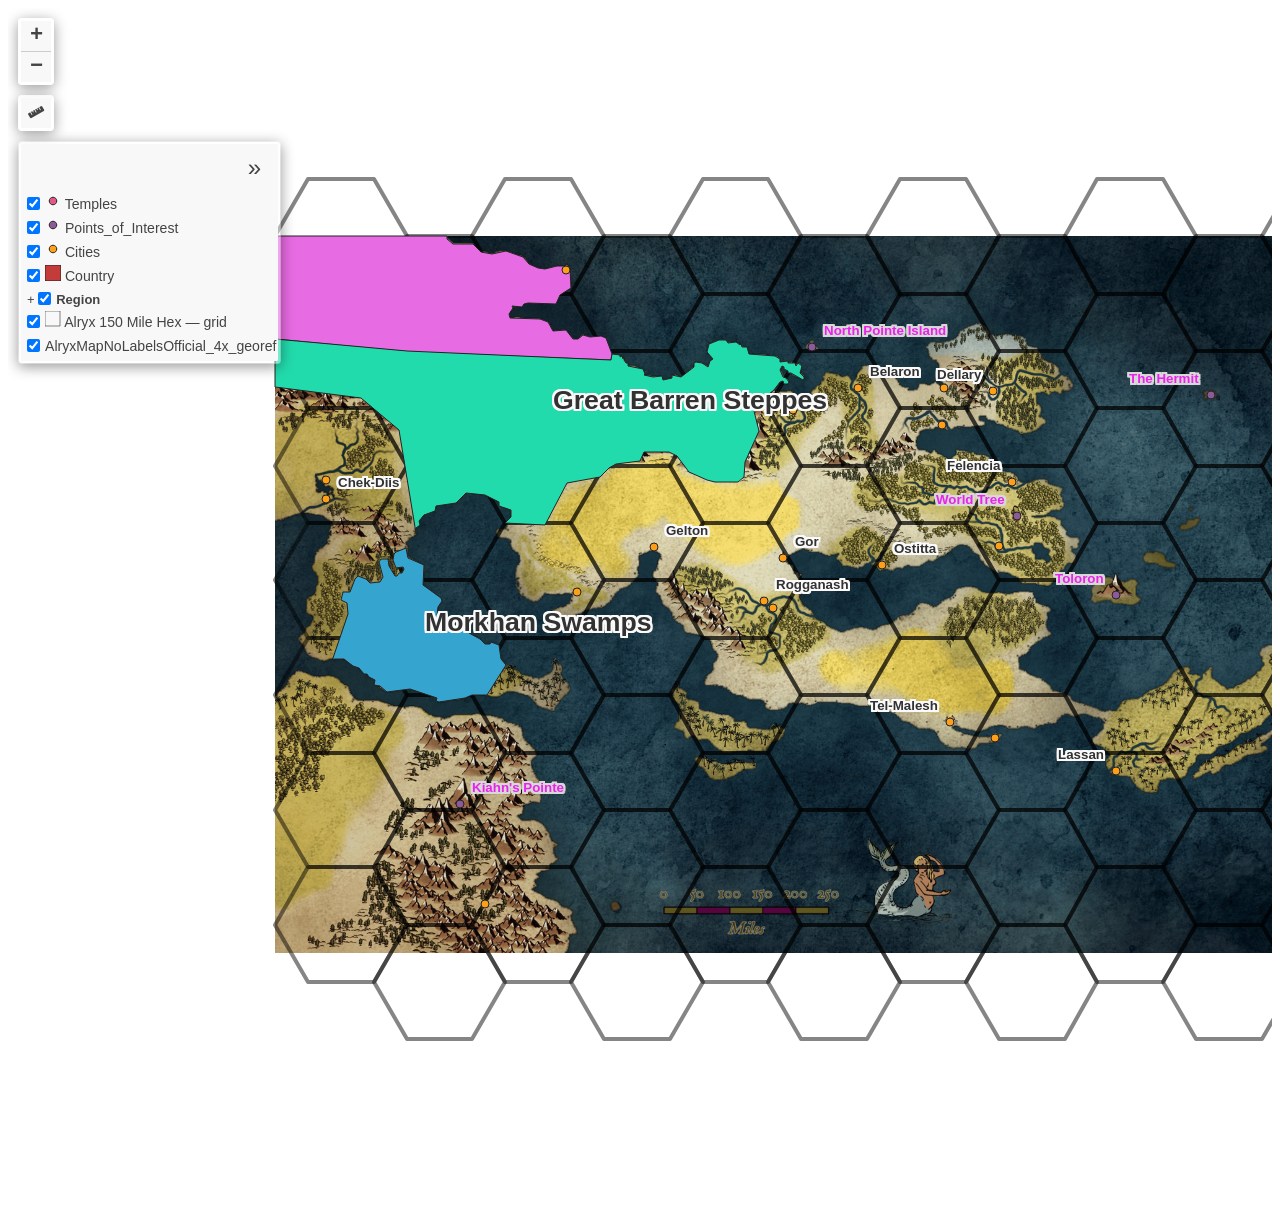
==== commit 8343c872: "Update index.html set legend to be in top left" ====
--- a/index.html
+++ b/index.html
@@ -733,6 +733,7 @@
             //openedSymbol: '&#8863; &#x1f5c1;',
             //collapseAll: 'Collapse all',
             //expandAll: 'Expand all',
+			position: 'topleft',
             collapsed: false, 
         });
         lay.addTo(map);
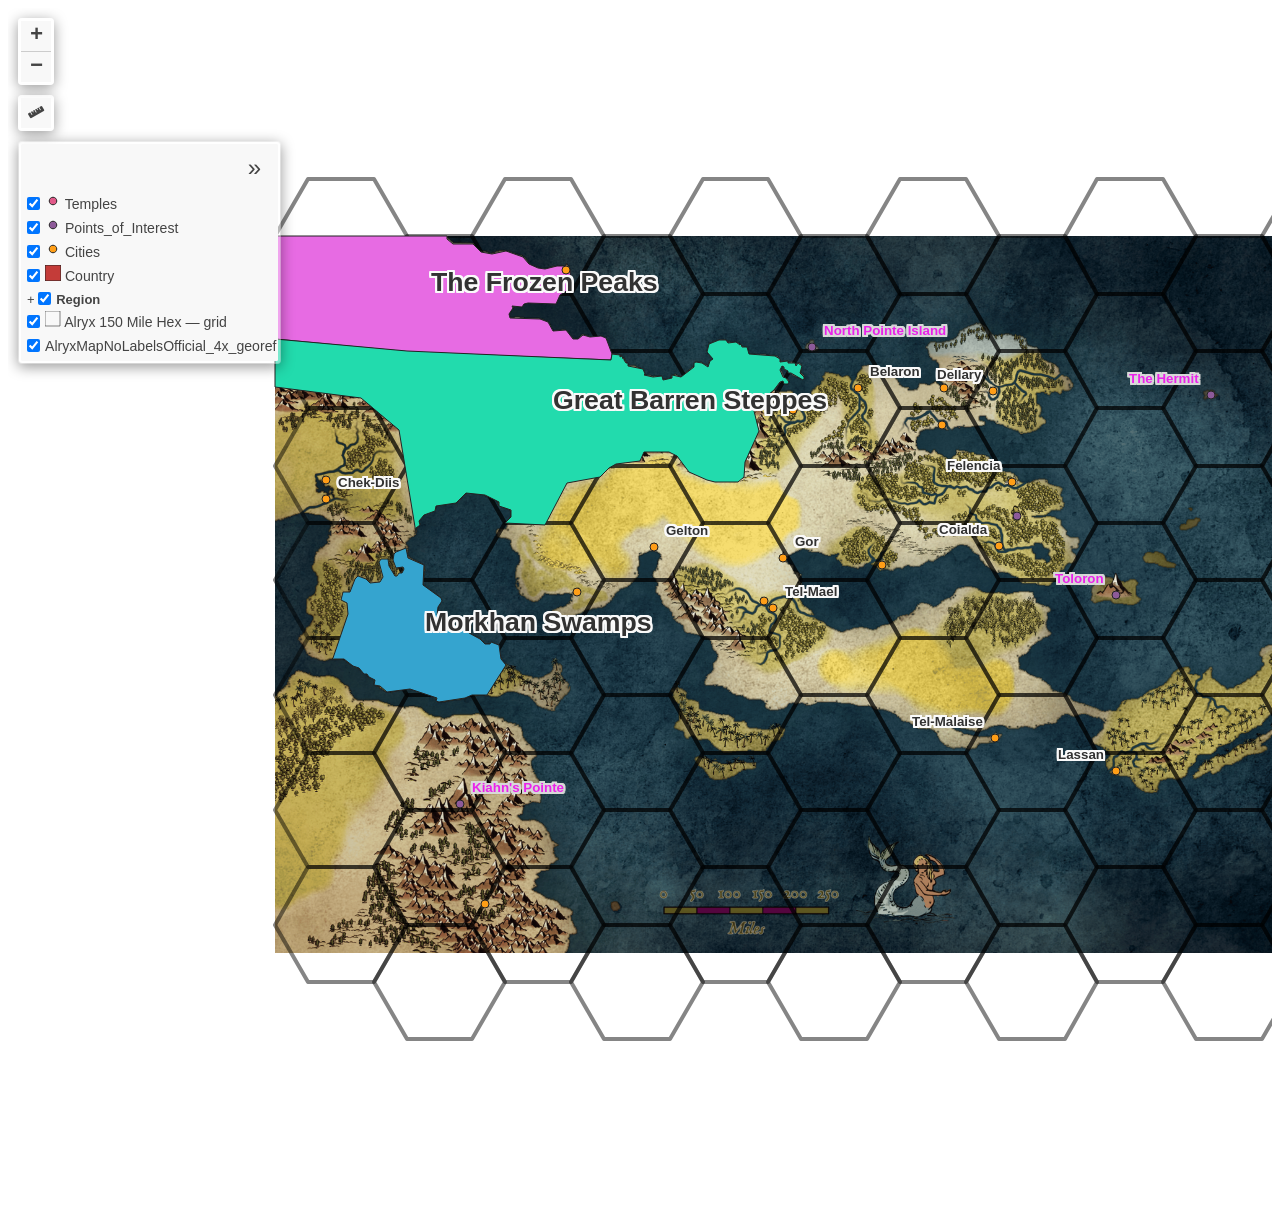
==== commit 4ec23f73: "adding lay.setposition" ====
--- a/index.html
+++ b/index.html
@@ -737,6 +737,7 @@
             collapsed: false, 
         });
         lay.addTo(map);
+		lay.setPosition('topleft');
 		document.addEventListener("DOMContentLoaded", function() {
             // set new Layers List height which considers toggle icon
             function newLayersListHeight() {
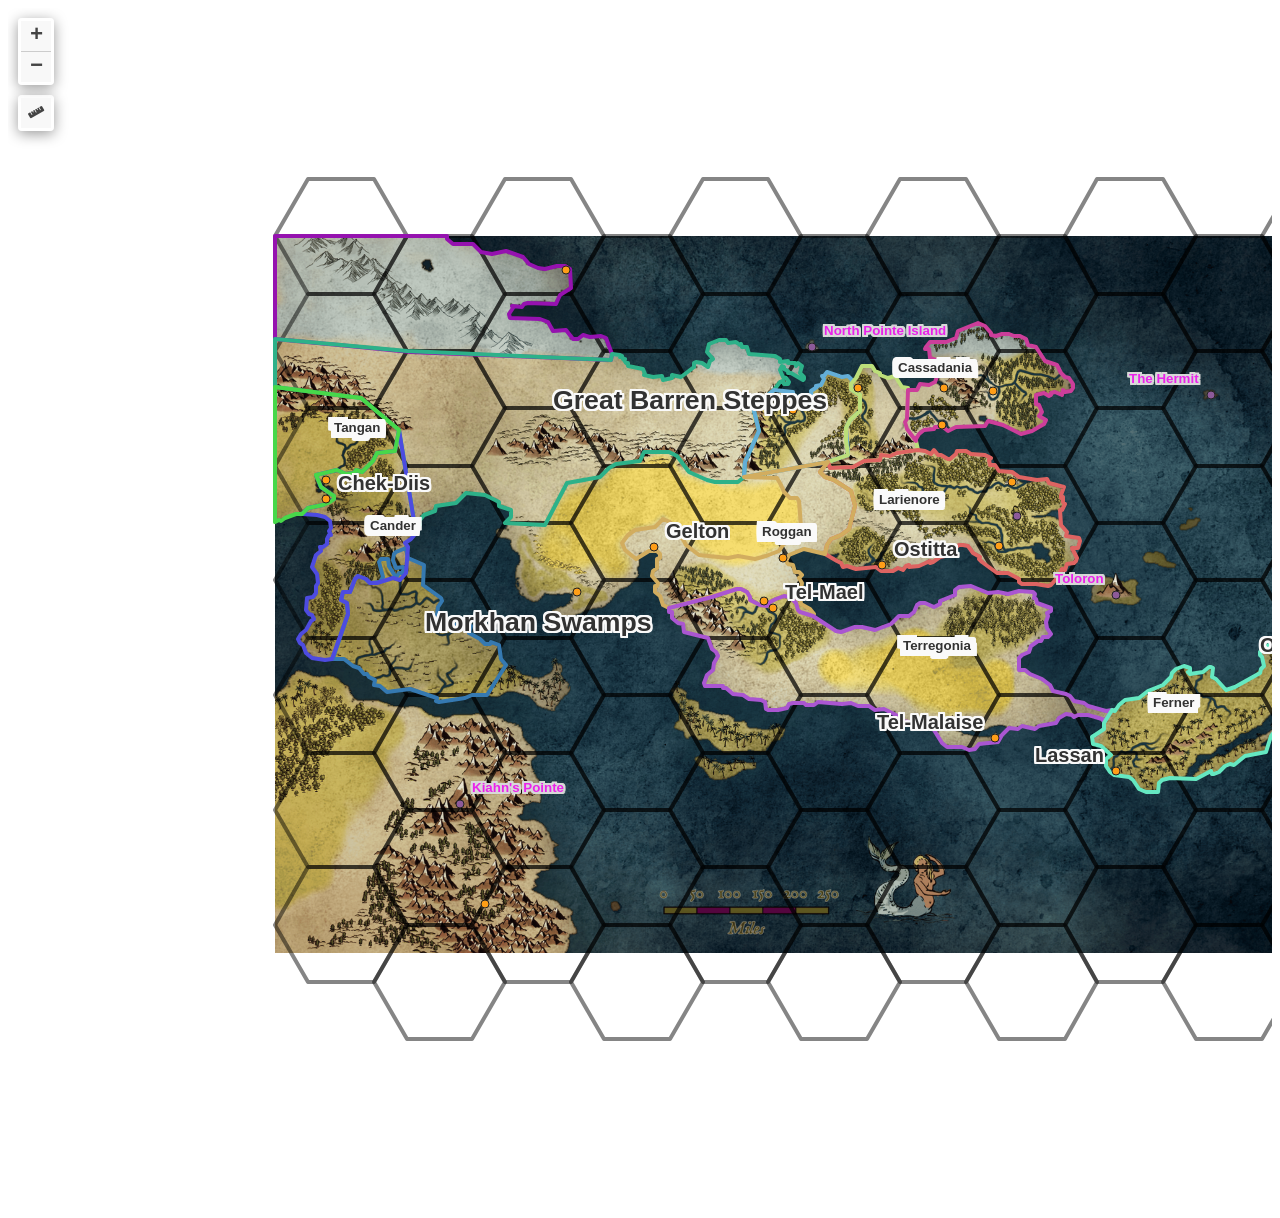
==== commit b7e7dbe3: "Add files via upload" ====
--- a/index.html
+++ b/index.html
@@ -38,10 +38,11 @@
         <script src="data/Alryx150MileHexgrid_1.js"></script>
         <script src="data/RegionPolygons_2.js"></script>
         <script src="data/RegionLables_3.js"></script>
-        <script src="data/Country_4.js"></script>
-        <script src="data/Cities_5.js"></script>
-        <script src="data/Points_of_Interest_6.js"></script>
-        <script src="data/Temples_7.js"></script>
+        <script src="data/CountryPolygons_4.js"></script>
+        <script src="data/CountryLabels_5.js"></script>
+        <script src="data/Cities_6.js"></script>
+        <script src="data/Points_of_Interest_7.js"></script>
+        <script src="data/Temples_8.js"></script>
         <script>
         var highlightLayer;
         function highlightFeature(e) {
@@ -285,14 +286,12 @@
                     return {
                 pane: 'pane_RegionPolygons_2',
                 opacity: 1,
-                color: 'rgba(35,35,35,1.0)',
-                dashArray: '',
-                lineCap: 'butt',
-                lineJoin: 'miter',
-                weight: 1.0, 
-                fill: true,
-                fillOpacity: 1,
-                fillColor: 'rgba(231,107,227,1.0)',
+                color: 'rgba(149,18,175,1.0)',
+                dashArray: '',
+                lineCap: 'round',
+                lineJoin: 'round',
+                weight: 4.0,
+                fillOpacity: 0,
                 interactive: true,
             }
                     break;
@@ -315,14 +314,12 @@
                     return {
                 pane: 'pane_RegionPolygons_2',
                 opacity: 1,
-                color: 'rgba(35,35,35,1.0)',
-                dashArray: '',
-                lineCap: 'butt',
-                lineJoin: 'miter',
-                weight: 1.0, 
-                fill: true,
-                fillOpacity: 1,
-                fillColor: 'rgba(34,219,173,1.0)',
+                color: 'rgba(45,177,137,1.0)',
+                dashArray: '',
+                lineCap: 'round',
+                lineJoin: 'round',
+                weight: 4.0,
+                fillOpacity: 0,
                 interactive: true,
             }
                     break;
@@ -330,14 +327,12 @@
                     return {
                 pane: 'pane_RegionPolygons_2',
                 opacity: 1,
-                color: 'rgba(35,35,35,1.0)',
-                dashArray: '',
-                lineCap: 'butt',
-                lineJoin: 'miter',
-                weight: 1.0, 
-                fill: true,
-                fillOpacity: 1,
-                fillColor: 'rgba(53,164,207,1.0)',
+                color: 'rgba(53,121,177,1.0)',
+                dashArray: '',
+                lineCap: 'round',
+                lineJoin: 'round',
+                weight: 4.0,
+                fillOpacity: 0,
                 interactive: true,
             }
                     break;
@@ -414,7 +409,7 @@
         });
         bounds_group.addLayer(layer_RegionLables_3);
         map.addLayer(layer_RegionLables_3);
-        function pop_Country_4(feature, layer) {
+        function pop_CountryPolygons_4(feature, layer) {
             layer.on({
                 mouseout: function(e) {
                     for (var i in e.target._eventParents) {
@@ -450,36 +445,142 @@
 			layer.bindPopup(content, { maxHeight: 400 });
         }
 
-        function style_Country_4_0() {
-            return {
-                pane: 'pane_Country_4',
-                opacity: 1,
-                color: 'rgba(35,35,35,1.0)',
-                dashArray: '',
-                lineCap: 'butt',
-                lineJoin: 'miter',
-                weight: 1.0, 
-                fill: true,
-                fillOpacity: 1,
-                fillColor: 'rgba(196,60,57,1.0)',
-                interactive: true,
-            }
-        }
-        map.createPane('pane_Country_4');
-        map.getPane('pane_Country_4').style.zIndex = 404;
-        map.getPane('pane_Country_4').style['mix-blend-mode'] = 'normal';
-        var layer_Country_4 = new L.geoJson(json_Country_4, {
+        function style_CountryPolygons_4_0(feature) {
+            switch(String(feature.properties['Name'])) {
+                case 'Averton':
+                    return {
+                pane: 'pane_CountryPolygons_4',
+                opacity: 1,
+                color: 'rgba(99,174,215,1.0)',
+                dashArray: '',
+                lineCap: 'round',
+                lineJoin: 'round',
+                weight: 4.0,
+                fillOpacity: 0,
+                interactive: true,
+            }
+                    break;
+                case 'Cander':
+                    return {
+                pane: 'pane_CountryPolygons_4',
+                opacity: 1,
+                color: 'rgba(77,75,224,1.0)',
+                dashArray: '',
+                lineCap: 'round',
+                lineJoin: 'round',
+                weight: 4.0,
+                fillOpacity: 0,
+                interactive: true,
+            }
+                    break;
+                case 'Ferner':
+                    return {
+                pane: 'pane_CountryPolygons_4',
+                opacity: 1,
+                color: 'rgba(101,232,193,1.0)',
+                dashArray: '',
+                lineCap: 'round',
+                lineJoin: 'round',
+                weight: 4.0,
+                fillOpacity: 0,
+                interactive: true,
+            }
+                    break;
+                case 'Larienore':
+                    return {
+                pane: 'pane_CountryPolygons_4',
+                opacity: 1,
+                color: 'rgba(222,100,98,1.0)',
+                dashArray: '',
+                lineCap: 'round',
+                lineJoin: 'round',
+                weight: 4.0,
+                fillOpacity: 0,
+                interactive: true,
+            }
+                    break;
+                case 'Ralthair':
+                    return {
+                pane: 'pane_CountryPolygons_4',
+                opacity: 1,
+                color: 'rgba(188,223,122,1.0)',
+                dashArray: '',
+                lineCap: 'round',
+                lineJoin: 'round',
+                weight: 4.0,
+                fillOpacity: 0,
+                interactive: true,
+            }
+                    break;
+                case 'Roggan':
+                    return {
+                pane: 'pane_CountryPolygons_4',
+                opacity: 1,
+                color: 'rgba(210,173,95,1.0)',
+                dashArray: '',
+                lineCap: 'round',
+                lineJoin: 'round',
+                weight: 4.0,
+                fillOpacity: 0,
+                interactive: true,
+            }
+                    break;
+                case 'Tangan':
+                    return {
+                pane: 'pane_CountryPolygons_4',
+                opacity: 1,
+                color: 'rgba(71,216,74,1.0)',
+                dashArray: '',
+                lineCap: 'round',
+                lineJoin: 'round',
+                weight: 4.0,
+                fillOpacity: 0,
+                interactive: true,
+            }
+                    break;
+                case 'Terregonia':
+                    return {
+                pane: 'pane_CountryPolygons_4',
+                opacity: 1,
+                color: 'rgba(170,86,209,1.0)',
+                dashArray: '',
+                lineCap: 'round',
+                lineJoin: 'round',
+                weight: 4.0,
+                fillOpacity: 0,
+                interactive: true,
+            }
+                    break;
+                default:
+                    return {
+                pane: 'pane_CountryPolygons_4',
+                opacity: 1,
+                color: 'rgba(204,62,154,1.0)',
+                dashArray: '',
+                lineCap: 'round',
+                lineJoin: 'round',
+                weight: 4.0,
+                fillOpacity: 0,
+                interactive: true,
+            }
+                    break;
+            }
+        }
+        map.createPane('pane_CountryPolygons_4');
+        map.getPane('pane_CountryPolygons_4').style.zIndex = 404;
+        map.getPane('pane_CountryPolygons_4').style['mix-blend-mode'] = 'normal';
+        var layer_CountryPolygons_4 = new L.geoJson(json_CountryPolygons_4, {
             attribution: '',
             interactive: true,
-            dataVar: 'json_Country_4',
-            layerName: 'layer_Country_4',
-            pane: 'pane_Country_4',
-            onEachFeature: pop_Country_4,
-            style: style_Country_4_0,
-        });
-        bounds_group.addLayer(layer_Country_4);
-        map.addLayer(layer_Country_4);
-        function pop_Cities_5(feature, layer) {
+            dataVar: 'json_CountryPolygons_4',
+            layerName: 'layer_CountryPolygons_4',
+            pane: 'pane_CountryPolygons_4',
+            onEachFeature: pop_CountryPolygons_4,
+            style: style_CountryPolygons_4_0,
+        });
+        bounds_group.addLayer(layer_CountryPolygons_4);
+        map.addLayer(layer_CountryPolygons_4);
+        function pop_CountryLabels_5(feature, layer) {
             layer.on({
                 mouseout: function(e) {
                     for (var i in e.target._eventParents) {
@@ -507,15 +608,6 @@
                     <tr>\
                         <td colspan="2">' + (feature.properties['Notes'] !== null ? autolinker.link(String(feature.properties['Notes']).replace(/'/g, '\'').toLocaleString()) : '') + '</td>\
                     </tr>\
-                    <tr>\
-                        <td colspan="2">' + (feature.properties['Lattitude'] !== null ? autolinker.link(String(feature.properties['Lattitude']).replace(/'/g, '\'').toLocaleString()) : '') + '</td>\
-                    </tr>\
-                    <tr>\
-                        <td colspan="2">' + (feature.properties['Longitude'] !== null ? autolinker.link(String(feature.properties['Longitude']).replace(/'/g, '\'').toLocaleString()) : '') + '</td>\
-                    </tr>\
-                    <tr>\
-                        <td colspan="2">' + (feature.properties['Type'] !== null ? autolinker.link(String(feature.properties['Type']).replace(/'/g, '\'').toLocaleString()) : '') + '</td>\
-                    </tr>\
                 </table>';
             var content = removeEmptyRowsFromPopupContent(popupContent, feature);
 			layer.on('popupopen', function(e) {
@@ -524,9 +616,75 @@
 			layer.bindPopup(content, { maxHeight: 400 });
         }
 
-        function style_Cities_5_0() {
+        function style_CountryLabels_5_0() {
             return {
-                pane: 'pane_Cities_5',
+                fill: false,
+                stroke: false,
+                interactive: false
+            }
+        }
+        map.createPane('pane_CountryLabels_5');
+        map.getPane('pane_CountryLabels_5').style.zIndex = 405;
+        map.getPane('pane_CountryLabels_5').style['mix-blend-mode'] = 'normal';
+        var layer_CountryLabels_5 = new L.geoJson(json_CountryLabels_5, {
+            attribution: '',
+            interactive: true,
+            dataVar: 'json_CountryLabels_5',
+            layerName: 'layer_CountryLabels_5',
+            pane: 'pane_CountryLabels_5',
+            onEachFeature: pop_CountryLabels_5,
+            style: style_CountryLabels_5_0,
+        });
+        bounds_group.addLayer(layer_CountryLabels_5);
+        map.addLayer(layer_CountryLabels_5);
+        function pop_Cities_6(feature, layer) {
+            layer.on({
+                mouseout: function(e) {
+                    for (var i in e.target._eventParents) {
+                        if (typeof e.target._eventParents[i].resetStyle === 'function') {
+                            e.target._eventParents[i].resetStyle(e.target);
+                        }
+                    }
+                    if (typeof layer.closePopup == 'function') {
+                        layer.closePopup();
+                    } else {
+                        layer.eachLayer(function(feature){
+                            feature.closePopup()
+                        });
+                    }
+                },
+                mouseover: highlightFeature,
+            });
+            var popupContent = '<table>\
+                    <tr>\
+                        <td colspan="2">' + (feature.properties['fid'] !== null ? autolinker.link(String(feature.properties['fid']).replace(/'/g, '\'').toLocaleString()) : '') + '</td>\
+                    </tr>\
+                    <tr>\
+                        <td colspan="2">' + (feature.properties['Name'] !== null ? autolinker.link(String(feature.properties['Name']).replace(/'/g, '\'').toLocaleString()) : '') + '</td>\
+                    </tr>\
+                    <tr>\
+                        <td colspan="2">' + (feature.properties['Notes'] !== null ? autolinker.link(String(feature.properties['Notes']).replace(/'/g, '\'').toLocaleString()) : '') + '</td>\
+                    </tr>\
+                    <tr>\
+                        <td colspan="2">' + (feature.properties['Lattitude'] !== null ? autolinker.link(String(feature.properties['Lattitude']).replace(/'/g, '\'').toLocaleString()) : '') + '</td>\
+                    </tr>\
+                    <tr>\
+                        <td colspan="2">' + (feature.properties['Longitude'] !== null ? autolinker.link(String(feature.properties['Longitude']).replace(/'/g, '\'').toLocaleString()) : '') + '</td>\
+                    </tr>\
+                    <tr>\
+                        <td colspan="2">' + (feature.properties['Type'] !== null ? autolinker.link(String(feature.properties['Type']).replace(/'/g, '\'').toLocaleString()) : '') + '</td>\
+                    </tr>\
+                </table>';
+            var content = removeEmptyRowsFromPopupContent(popupContent, feature);
+			layer.on('popupopen', function(e) {
+				addClassToPopupIfMedia(content, e.popup);
+			});
+			layer.bindPopup(content, { maxHeight: 400 });
+        }
+
+        function style_Cities_6_0() {
+            return {
+                pane: 'pane_Cities_6',
                 radius: 4.0,
                 opacity: 1,
                 color: 'rgba(35,35,35,1.0)',
@@ -540,27 +698,27 @@
                 interactive: true,
             }
         }
-        map.createPane('pane_Cities_5');
-        map.getPane('pane_Cities_5').style.zIndex = 405;
-        map.getPane('pane_Cities_5').style['mix-blend-mode'] = 'normal';
-        var layer_Cities_5 = new L.geoJson(json_Cities_5, {
+        map.createPane('pane_Cities_6');
+        map.getPane('pane_Cities_6').style.zIndex = 406;
+        map.getPane('pane_Cities_6').style['mix-blend-mode'] = 'normal';
+        var layer_Cities_6 = new L.geoJson(json_Cities_6, {
             attribution: '',
             interactive: true,
-            dataVar: 'json_Cities_5',
-            layerName: 'layer_Cities_5',
-            pane: 'pane_Cities_5',
-            onEachFeature: pop_Cities_5,
+            dataVar: 'json_Cities_6',
+            layerName: 'layer_Cities_6',
+            pane: 'pane_Cities_6',
+            onEachFeature: pop_Cities_6,
             pointToLayer: function (feature, latlng) {
                 var context = {
                     feature: feature,
                     variables: {}
                 };
-                return L.circleMarker(latlng, style_Cities_5_0(feature));
+                return L.circleMarker(latlng, style_Cities_6_0(feature));
             },
         });
-        bounds_group.addLayer(layer_Cities_5);
-        map.addLayer(layer_Cities_5);
-        function pop_Points_of_Interest_6(feature, layer) {
+        bounds_group.addLayer(layer_Cities_6);
+        map.addLayer(layer_Cities_6);
+        function pop_Points_of_Interest_7(feature, layer) {
             layer.on({
                 mouseout: function(e) {
                     for (var i in e.target._eventParents) {
@@ -602,9 +760,9 @@
 			layer.bindPopup(content, { maxHeight: 400 });
         }
 
-        function style_Points_of_Interest_6_0() {
+        function style_Points_of_Interest_7_0() {
             return {
-                pane: 'pane_Points_of_Interest_6',
+                pane: 'pane_Points_of_Interest_7',
                 radius: 4.0,
                 opacity: 1,
                 color: 'rgba(35,35,35,1.0)',
@@ -618,27 +776,27 @@
                 interactive: true,
             }
         }
-        map.createPane('pane_Points_of_Interest_6');
-        map.getPane('pane_Points_of_Interest_6').style.zIndex = 406;
-        map.getPane('pane_Points_of_Interest_6').style['mix-blend-mode'] = 'normal';
-        var layer_Points_of_Interest_6 = new L.geoJson(json_Points_of_Interest_6, {
+        map.createPane('pane_Points_of_Interest_7');
+        map.getPane('pane_Points_of_Interest_7').style.zIndex = 407;
+        map.getPane('pane_Points_of_Interest_7').style['mix-blend-mode'] = 'normal';
+        var layer_Points_of_Interest_7 = new L.geoJson(json_Points_of_Interest_7, {
             attribution: '',
             interactive: true,
-            dataVar: 'json_Points_of_Interest_6',
-            layerName: 'layer_Points_of_Interest_6',
-            pane: 'pane_Points_of_Interest_6',
-            onEachFeature: pop_Points_of_Interest_6,
+            dataVar: 'json_Points_of_Interest_7',
+            layerName: 'layer_Points_of_Interest_7',
+            pane: 'pane_Points_of_Interest_7',
+            onEachFeature: pop_Points_of_Interest_7,
             pointToLayer: function (feature, latlng) {
                 var context = {
                     feature: feature,
                     variables: {}
                 };
-                return L.circleMarker(latlng, style_Points_of_Interest_6_0(feature));
+                return L.circleMarker(latlng, style_Points_of_Interest_7_0(feature));
             },
         });
-        bounds_group.addLayer(layer_Points_of_Interest_6);
-        map.addLayer(layer_Points_of_Interest_6);
-        function pop_Temples_7(feature, layer) {
+        bounds_group.addLayer(layer_Points_of_Interest_7);
+        map.addLayer(layer_Points_of_Interest_7);
+        function pop_Temples_8(feature, layer) {
             layer.on({
                 mouseout: function(e) {
                     for (var i in e.target._eventParents) {
@@ -680,9 +838,9 @@
 			layer.bindPopup(content, { maxHeight: 400 });
         }
 
-        function style_Temples_7_0() {
+        function style_Temples_8_0() {
             return {
-                pane: 'pane_Temples_7',
+                pane: 'pane_Temples_8',
                 radius: 4.0,
                 opacity: 1,
                 color: 'rgba(35,35,35,1.0)',
@@ -696,32 +854,34 @@
                 interactive: true,
             }
         }
-        map.createPane('pane_Temples_7');
-        map.getPane('pane_Temples_7').style.zIndex = 407;
-        map.getPane('pane_Temples_7').style['mix-blend-mode'] = 'normal';
-        var layer_Temples_7 = new L.geoJson(json_Temples_7, {
+        map.createPane('pane_Temples_8');
+        map.getPane('pane_Temples_8').style.zIndex = 408;
+        map.getPane('pane_Temples_8').style['mix-blend-mode'] = 'normal';
+        var layer_Temples_8 = new L.geoJson(json_Temples_8, {
             attribution: '',
             interactive: true,
-            dataVar: 'json_Temples_7',
-            layerName: 'layer_Temples_7',
-            pane: 'pane_Temples_7',
-            onEachFeature: pop_Temples_7,
+            dataVar: 'json_Temples_8',
+            layerName: 'layer_Temples_8',
+            pane: 'pane_Temples_8',
+            onEachFeature: pop_Temples_8,
             pointToLayer: function (feature, latlng) {
                 var context = {
                     feature: feature,
                     variables: {}
                 };
-                return L.circleMarker(latlng, style_Temples_7_0(feature));
+                return L.circleMarker(latlng, style_Temples_8_0(feature));
             },
         });
-        bounds_group.addLayer(layer_Temples_7);
-        map.addLayer(layer_Temples_7);
+        bounds_group.addLayer(layer_Temples_8);
+        map.addLayer(layer_Temples_8);
         var overlaysTree = [
-            {label: '<img src="legend/Temples_7.png" /> Temples', layer: layer_Temples_7},
-            {label: '<img src="legend/Points_of_Interest_6.png" /> Points_of_Interest', layer: layer_Points_of_Interest_6},
-            {label: '<img src="legend/Cities_5.png" /> Cities', layer: layer_Cities_5},
-            {label: '<img src="legend/Country_4.png" /> Country', layer: layer_Country_4},
-        {label: '<b>Region</b>', collapsed: true, selectAllCheckbox: true, children: [
+            {label: '<img src="legend/Temples_8.png" /> Temples', layer: layer_Temples_8},
+            {label: '<img src="legend/Points_of_Interest_7.png" /> Points_of_Interest', layer: layer_Points_of_Interest_7},
+            {label: '<img src="legend/Cities_6.png" /> Cities', layer: layer_Cities_6},
+        {label: '<b>Country</b>',  selectAllCheckbox: true, children: [
+            {label: 'Country Labels', layer: layer_CountryLabels_5},
+            {label: 'Country Polygons<br /><table><tr><td style="text-align: center;"><img src="legend/CountryPolygons_4_Averton0.png" /></td><td>Averton</td></tr><tr><td style="text-align: center;"><img src="legend/CountryPolygons_4_Cander1.png" /></td><td>Cander</td></tr><tr><td style="text-align: center;"><img src="legend/CountryPolygons_4_Ferner2.png" /></td><td>Ferner</td></tr><tr><td style="text-align: center;"><img src="legend/CountryPolygons_4_Larienore3.png" /></td><td>Larienore</td></tr><tr><td style="text-align: center;"><img src="legend/CountryPolygons_4_Ralthair4.png" /></td><td>Ralthair</td></tr><tr><td style="text-align: center;"><img src="legend/CountryPolygons_4_Roggan5.png" /></td><td>Roggan</td></tr><tr><td style="text-align: center;"><img src="legend/CountryPolygons_4_Tangan6.png" /></td><td>Tangan</td></tr><tr><td style="text-align: center;"><img src="legend/CountryPolygons_4_Terregonia7.png" /></td><td>Terregonia</td></tr><tr><td style="text-align: center;"><img src="legend/CountryPolygons_4_8.png" /></td><td></td></tr></table>', layer: layer_CountryPolygons_4},]},
+        {label: '<b>Region</b>',  selectAllCheckbox: true, children: [
             {label: 'Region Lables', layer: layer_RegionLables_3},
             {label: 'Region Polygons<br /><table><tr><td style="text-align: center;"><img src="legend/RegionPolygons_2_TheFrozenPeaks0.png" /></td><td>The Frozen Peaks</td></tr><tr><td style="text-align: center;"><img src="legend/RegionPolygons_2_1.png" /></td><td></td></tr><tr><td style="text-align: center;"><img src="legend/RegionPolygons_2_GreatBarrenSteppes2.png" /></td><td>Great Barren Steppes</td></tr><tr><td style="text-align: center;"><img src="legend/RegionPolygons_2_MorkhanSwamps3.png" /></td><td>Morkhan Swamps</td></tr></table>', layer: layer_RegionPolygons_2},]},
             {label: '<img src="legend/Alryx150MileHexgrid_1.png" /> Alryx 150 Mile Hex — grid', layer: layer_Alryx150MileHexgrid_1},
@@ -733,11 +893,9 @@
             //openedSymbol: '&#8863; &#x1f5c1;',
             //collapseAll: 'Collapse all',
             //expandAll: 'Expand all',
-			position: 'topleft',
             collapsed: false, 
         });
         lay.addTo(map);
-		lay.setPosition('topleft');
 		document.addEventListener("DOMContentLoaded", function() {
             // set new Layers List height which considers toggle icon
             function newLayersListHeight() {
@@ -803,12 +961,12 @@
               i++;
         });
         var i = 0;
-        layer_Cities_5.eachLayer(function(layer) {
+        layer_CountryLabels_5.eachLayer(function(layer) {
             var context = {
                 feature: layer.feature,
                 variables: {}
             };
-            layer.bindTooltip((layer.feature.properties['Name'] !== null?String('<div style="color: #323232; font-size: 10pt; font-weight: bold; font-family: \'Open Sans\', sans-serif;">' + layer.feature.properties['Name']).replace(/\\n/g, '<br>') + '</div>':''), {permanent: true, offset: [-0, -16], className: 'css_Cities_5'});
+            layer.bindTooltip((layer.feature.properties['Name'] !== null?String('<div style="color: #323232; font-size: 10pt; font-weight: bold; font-family: \'Open Sans\', sans-serif;">' + layer.feature.properties['Name']).replace(/\\n/g, '<br>') + '</div>':''), {permanent: true, offset: [-0, -16], className: 'css_CountryLabels_5'});
             labels.push(layer);
             totalMarkers += 1;
               layer.added = true;
@@ -816,32 +974,45 @@
               i++;
         });
         var i = 0;
-        layer_Points_of_Interest_6.eachLayer(function(layer) {
+        layer_Cities_6.eachLayer(function(layer) {
             var context = {
                 feature: layer.feature,
                 variables: {}
             };
-            layer.bindTooltip((layer.feature.properties['Name'] !== null?String('<div style="color: #ea22ea; font-size: 10pt; font-weight: bold; font-family: \'Open Sans\', sans-serif;">' + layer.feature.properties['Name']).replace(/\\n/g, '<br>') + '</div>':''), {permanent: true, offset: [-0, -16], className: 'css_Points_of_Interest_6'});
+            layer.bindTooltip((layer.feature.properties['Name'] !== null?String('<div style="color: #323232; font-size: 15pt; font-weight: bold; font-family: \'Open Sans\', sans-serif;">' + layer.feature.properties['Name']).replace(/\\n/g, '<br>') + '</div>':''), {permanent: true, offset: [-0, -16], className: 'css_Cities_6'});
             labels.push(layer);
             totalMarkers += 1;
               layer.added = true;
               addLabel(layer, i);
               i++;
         });
+        var i = 0;
+        layer_Points_of_Interest_7.eachLayer(function(layer) {
+            var context = {
+                feature: layer.feature,
+                variables: {}
+            };
+            layer.bindTooltip((layer.feature.properties['Name'] !== null?String('<div style="color: #ea22ea; font-size: 10pt; font-weight: bold; font-family: \'Open Sans\', sans-serif;">' + layer.feature.properties['Name']).replace(/\\n/g, '<br>') + '</div>':''), {permanent: true, offset: [-0, -16], className: 'css_Points_of_Interest_7'});
+            labels.push(layer);
+            totalMarkers += 1;
+              layer.added = true;
+              addLabel(layer, i);
+              i++;
+        });
         L.ImageOverlay.include({
             getBounds: function () {
                 return this._bounds;
             }
         });
-        resetLabels([layer_RegionPolygons_2,layer_RegionLables_3,layer_Cities_5,layer_Points_of_Interest_6]);
+        resetLabels([layer_RegionPolygons_2,layer_RegionLables_3,layer_CountryLabels_5,layer_Cities_6,layer_Points_of_Interest_7]);
         map.on("zoomend", function(){
-            resetLabels([layer_RegionPolygons_2,layer_RegionLables_3,layer_Cities_5,layer_Points_of_Interest_6]);
+            resetLabels([layer_RegionPolygons_2,layer_RegionLables_3,layer_CountryLabels_5,layer_Cities_6,layer_Points_of_Interest_7]);
         });
         map.on("layeradd", function(){
-            resetLabels([layer_RegionPolygons_2,layer_RegionLables_3,layer_Cities_5,layer_Points_of_Interest_6]);
+            resetLabels([layer_RegionPolygons_2,layer_RegionLables_3,layer_CountryLabels_5,layer_Cities_6,layer_Points_of_Interest_7]);
         });
         map.on("layerremove", function(){
-            resetLabels([layer_RegionPolygons_2,layer_RegionLables_3,layer_Cities_5,layer_Points_of_Interest_6]);
+            resetLabels([layer_RegionPolygons_2,layer_RegionLables_3,layer_CountryLabels_5,layer_Cities_6,layer_Points_of_Interest_7]);
         });
         </script>
     </body>
--- a/css/qgis2web.css
+++ b/css/qgis2web.css
@@ -225,7 +225,178 @@
                 2px 1px 0 #fafafa,
                 2px 2px 0 #fafafa;
         }
-        .css_Cities_5 {
+        .css_CountryLabels_5 {
+            pointer-events: none!important;
+            text-shadow: -6px -6px 0 #fafafa,
+                -6px -5px 0 #fafafa,
+                -6px -4px 0 #fafafa,
+                -6px -3px 0 #fafafa,
+                -6px -2px 0 #fafafa,
+                -6px -1px 0 #fafafa,
+                -6px 0px 0 #fafafa,
+                -6px 1px 0 #fafafa,
+                -6px 2px 0 #fafafa,
+                -6px 3px 0 #fafafa,
+                -6px 4px 0 #fafafa,
+                -6px 5px 0 #fafafa,
+                -6px 6px 0 #fafafa,
+                -5px -6px 0 #fafafa,
+                -5px -5px 0 #fafafa,
+                -5px -4px 0 #fafafa,
+                -5px -3px 0 #fafafa,
+                -5px -2px 0 #fafafa,
+                -5px -1px 0 #fafafa,
+                -5px 0px 0 #fafafa,
+                -5px 1px 0 #fafafa,
+                -5px 2px 0 #fafafa,
+                -5px 3px 0 #fafafa,
+                -5px 4px 0 #fafafa,
+                -5px 5px 0 #fafafa,
+                -5px 6px 0 #fafafa,
+                -4px -6px 0 #fafafa,
+                -4px -5px 0 #fafafa,
+                -4px -4px 0 #fafafa,
+                -4px -3px 0 #fafafa,
+                -4px -2px 0 #fafafa,
+                -4px -1px 0 #fafafa,
+                -4px 0px 0 #fafafa,
+                -4px 1px 0 #fafafa,
+                -4px 2px 0 #fafafa,
+                -4px 3px 0 #fafafa,
+                -4px 4px 0 #fafafa,
+                -4px 5px 0 #fafafa,
+                -4px 6px 0 #fafafa,
+                -3px -6px 0 #fafafa,
+                -3px -5px 0 #fafafa,
+                -3px -4px 0 #fafafa,
+                -3px -3px 0 #fafafa,
+                -3px -2px 0 #fafafa,
+                -3px -1px 0 #fafafa,
+                -3px 0px 0 #fafafa,
+                -3px 1px 0 #fafafa,
+                -3px 2px 0 #fafafa,
+                -3px 3px 0 #fafafa,
+                -3px 4px 0 #fafafa,
+                -3px 5px 0 #fafafa,
+                -3px 6px 0 #fafafa,
+                -2px -6px 0 #fafafa,
+                -2px -5px 0 #fafafa,
+                -2px -4px 0 #fafafa,
+                -2px -3px 0 #fafafa,
+                -2px -2px 0 #fafafa,
+                -2px -1px 0 #fafafa,
+                -2px 0px 0 #fafafa,
+                -2px 1px 0 #fafafa,
+                -2px 2px 0 #fafafa,
+                -2px 3px 0 #fafafa,
+                -2px 4px 0 #fafafa,
+                -2px 5px 0 #fafafa,
+                -2px 6px 0 #fafafa,
+                -1px -6px 0 #fafafa,
+                -1px -5px 0 #fafafa,
+                -1px -4px 0 #fafafa,
+                -1px -3px 0 #fafafa,
+                -1px -2px 0 #fafafa,
+                -1px -1px 0 #fafafa,
+                -1px 0px 0 #fafafa,
+                -1px 1px 0 #fafafa,
+                -1px 2px 0 #fafafa,
+                -1px 3px 0 #fafafa,
+                -1px 4px 0 #fafafa,
+                -1px 5px 0 #fafafa,
+                -1px 6px 0 #fafafa,
+                0px -6px 0 #fafafa,
+                0px -5px 0 #fafafa,
+                0px -4px 0 #fafafa,
+                0px -3px 0 #fafafa,
+                0px -2px 0 #fafafa,
+                0px -1px 0 #fafafa,
+                0px 1px 0 #fafafa,
+                0px 2px 0 #fafafa,
+                0px 3px 0 #fafafa,
+                0px 4px 0 #fafafa,
+                0px 5px 0 #fafafa,
+                0px 6px 0 #fafafa,
+                1px -6px 0 #fafafa,
+                1px -5px 0 #fafafa,
+                1px -4px 0 #fafafa,
+                1px -3px 0 #fafafa,
+                1px -2px 0 #fafafa,
+                1px -1px 0 #fafafa,
+                1px 0px 0 #fafafa,
+                1px 1px 0 #fafafa,
+                1px 2px 0 #fafafa,
+                1px 3px 0 #fafafa,
+                1px 4px 0 #fafafa,
+                1px 5px 0 #fafafa,
+                1px 6px 0 #fafafa,
+                2px -6px 0 #fafafa,
+                2px -5px 0 #fafafa,
+                2px -4px 0 #fafafa,
+                2px -3px 0 #fafafa,
+                2px -2px 0 #fafafa,
+                2px -1px 0 #fafafa,
+                2px 0px 0 #fafafa,
+                2px 1px 0 #fafafa,
+                2px 2px 0 #fafafa,
+                2px 3px 0 #fafafa,
+                2px 4px 0 #fafafa,
+                2px 5px 0 #fafafa,
+                2px 6px 0 #fafafa,
+                3px -6px 0 #fafafa,
+                3px -5px 0 #fafafa,
+                3px -4px 0 #fafafa,
+                3px -3px 0 #fafafa,
+                3px -2px 0 #fafafa,
+                3px -1px 0 #fafafa,
+                3px 0px 0 #fafafa,
+                3px 1px 0 #fafafa,
+                3px 2px 0 #fafafa,
+                3px 3px 0 #fafafa,
+                3px 4px 0 #fafafa,
+                3px 5px 0 #fafafa,
+                3px 6px 0 #fafafa,
+                4px -6px 0 #fafafa,
+                4px -5px 0 #fafafa,
+                4px -4px 0 #fafafa,
+                4px -3px 0 #fafafa,
+                4px -2px 0 #fafafa,
+                4px -1px 0 #fafafa,
+                4px 0px 0 #fafafa,
+                4px 1px 0 #fafafa,
+                4px 2px 0 #fafafa,
+                4px 3px 0 #fafafa,
+                4px 4px 0 #fafafa,
+                4px 5px 0 #fafafa,
+                4px 6px 0 #fafafa,
+                5px -6px 0 #fafafa,
+                5px -5px 0 #fafafa,
+                5px -4px 0 #fafafa,
+                5px -3px 0 #fafafa,
+                5px -2px 0 #fafafa,
+                5px -1px 0 #fafafa,
+                5px 0px 0 #fafafa,
+                5px 1px 0 #fafafa,
+                5px 2px 0 #fafafa,
+                5px 3px 0 #fafafa,
+                5px 4px 0 #fafafa,
+                5px 5px 0 #fafafa,
+                5px 6px 0 #fafafa,
+                6px -6px 0 #fafafa,
+                6px -5px 0 #fafafa,
+                6px -4px 0 #fafafa,
+                6px -3px 0 #fafafa,
+                6px -2px 0 #fafafa,
+                6px -1px 0 #fafafa,
+                6px 0px 0 #fafafa,
+                6px 1px 0 #fafafa,
+                6px 2px 0 #fafafa,
+                6px 3px 0 #fafafa,
+                6px 4px 0 #fafafa,
+                6px 5px 0 #fafafa,
+                6px 6px 0 #fafafa;
+        }
+        .css_Cities_6 {
             pointer-events: none!important;
             text-shadow: -2px -2px 0 #fafafa,
                 -2px -1px 0 #fafafa,
@@ -252,7 +423,7 @@
                 2px 1px 0 #fafafa,
                 2px 2px 0 #fafafa;
         }
-        .css_Points_of_Interest_6 {
+        .css_Points_of_Interest_7 {
             pointer-events: none!important;
             text-shadow: -2px -2px 0 #d8d8d8,
                 -2px -1px 0 #d8d8d8,
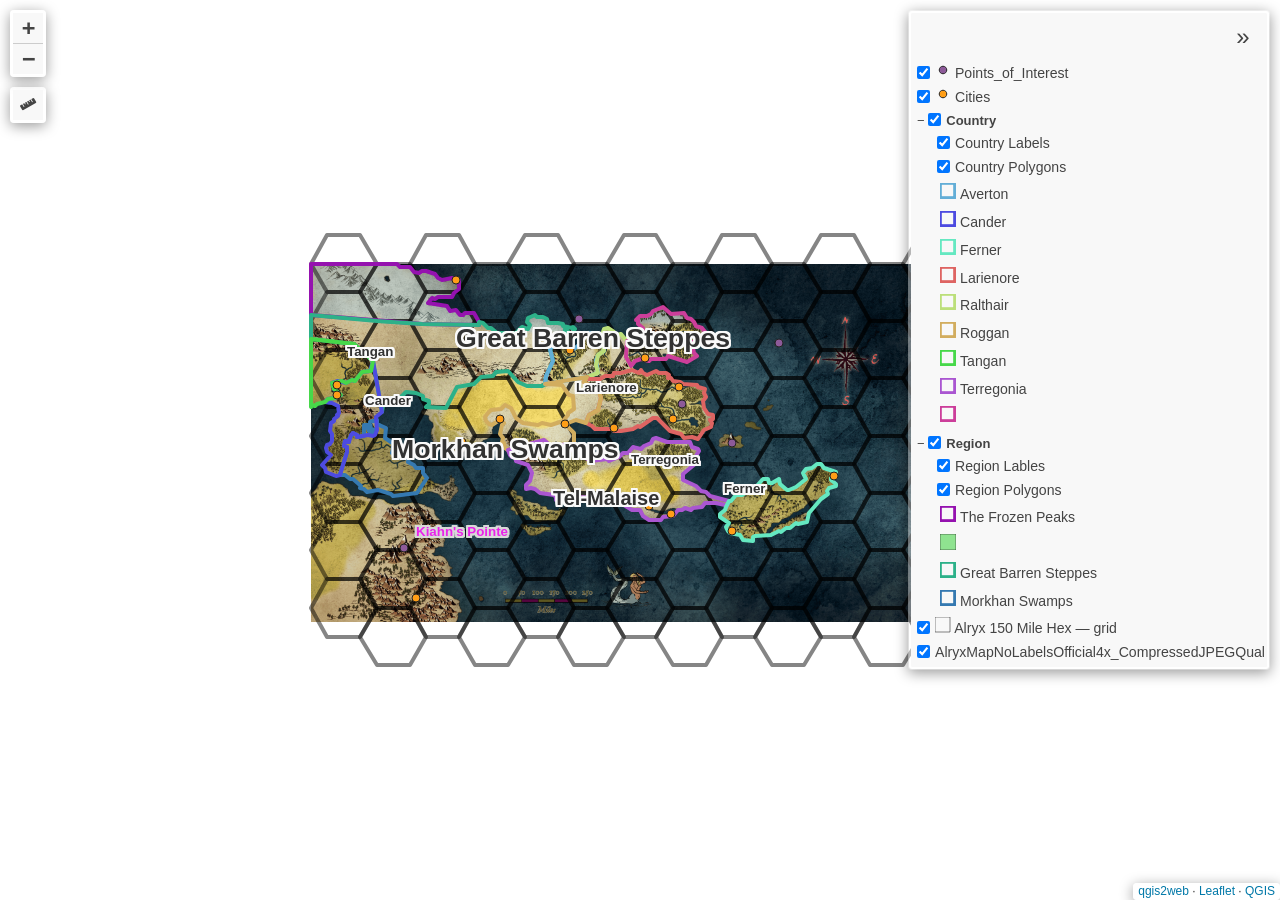
==== commit e71d2449: "Add files via upload" ====
--- a/index.html
+++ b/index.html
@@ -13,9 +13,11 @@
         <link rel="stylesheet" href="css/leaflet.photon.css">
         <link rel="stylesheet" href="css/leaflet-measure.css">
         <style>
-        #map {
-            width: 1839px;
-            height: 1202px;
+        html, body, #map {
+            width: 100%;
+            height: 100%;
+            padding: 0;
+            margin: 0;
         }
         </style>
         <title></title>
@@ -42,7 +44,6 @@
         <script src="data/CountryLabels_5.js"></script>
         <script src="data/Cities_6.js"></script>
         <script src="data/Points_of_Interest_7.js"></script>
-        <script src="data/Temples_8.js"></script>
         <script>
         var highlightLayer;
         function highlightFeature(e) {
@@ -157,15 +158,15 @@
                 map.fitBounds(bounds_group.getBounds());
             }
         }
-        map.createPane('pane_AlryxMapNoLabelsOfficial_4x_georef_0');
-        map.getPane('pane_AlryxMapNoLabelsOfficial_4x_georef_0').style.zIndex = 400;
-        var img_AlryxMapNoLabelsOfficial_4x_georef_0 = 'data/AlryxMapNoLabelsOfficial_4x_georef_0.png';
-        var img_bounds_AlryxMapNoLabelsOfficial_4x_georef_0 = [[0.007903215655906671,0.0],[15.55122795641617,27.79302867575704]];
-        var layer_AlryxMapNoLabelsOfficial_4x_georef_0 = new L.imageOverlay(img_AlryxMapNoLabelsOfficial_4x_georef_0,
-                                              img_bounds_AlryxMapNoLabelsOfficial_4x_georef_0,
-                                              {pane: 'pane_AlryxMapNoLabelsOfficial_4x_georef_0'});
-        bounds_group.addLayer(layer_AlryxMapNoLabelsOfficial_4x_georef_0);
-        map.addLayer(layer_AlryxMapNoLabelsOfficial_4x_georef_0);
+        map.createPane('pane_AlryxMapNoLabelsOfficial4x_CompressedJPEGQual_0');
+        map.getPane('pane_AlryxMapNoLabelsOfficial4x_CompressedJPEGQual_0').style.zIndex = 400;
+        var img_AlryxMapNoLabelsOfficial4x_CompressedJPEGQual_0 = 'data/AlryxMapNoLabelsOfficial4x_CompressedJPEGQual_0.png';
+        var img_bounds_AlryxMapNoLabelsOfficial4x_CompressedJPEGQual_0 = [[0.007903215655906671,0.0],[15.55122795641617,27.79302867575704]];
+        var layer_AlryxMapNoLabelsOfficial4x_CompressedJPEGQual_0 = new L.imageOverlay(img_AlryxMapNoLabelsOfficial4x_CompressedJPEGQual_0,
+                                              img_bounds_AlryxMapNoLabelsOfficial4x_CompressedJPEGQual_0,
+                                              {pane: 'pane_AlryxMapNoLabelsOfficial4x_CompressedJPEGQual_0'});
+        bounds_group.addLayer(layer_AlryxMapNoLabelsOfficial4x_CompressedJPEGQual_0);
+        map.addLayer(layer_AlryxMapNoLabelsOfficial4x_CompressedJPEGQual_0);
         function pop_Alryx150MileHexgrid_1(feature, layer) {
             layer.on({
                 mouseout: function(e) {
@@ -796,86 +797,7 @@
         });
         bounds_group.addLayer(layer_Points_of_Interest_7);
         map.addLayer(layer_Points_of_Interest_7);
-        function pop_Temples_8(feature, layer) {
-            layer.on({
-                mouseout: function(e) {
-                    for (var i in e.target._eventParents) {
-                        if (typeof e.target._eventParents[i].resetStyle === 'function') {
-                            e.target._eventParents[i].resetStyle(e.target);
-                        }
-                    }
-                    if (typeof layer.closePopup == 'function') {
-                        layer.closePopup();
-                    } else {
-                        layer.eachLayer(function(feature){
-                            feature.closePopup()
-                        });
-                    }
-                },
-                mouseover: highlightFeature,
-            });
-            var popupContent = '<table>\
-                    <tr>\
-                        <td colspan="2">' + (feature.properties['fid'] !== null ? autolinker.link(String(feature.properties['fid']).replace(/'/g, '\'').toLocaleString()) : '') + '</td>\
-                    </tr>\
-                    <tr>\
-                        <td colspan="2">' + (feature.properties['Deity'] !== null ? autolinker.link(String(feature.properties['Deity']).replace(/'/g, '\'').toLocaleString()) : '') + '</td>\
-                    </tr>\
-                    <tr>\
-                        <td colspan="2">' + (feature.properties['Notes'] !== null ? autolinker.link(String(feature.properties['Notes']).replace(/'/g, '\'').toLocaleString()) : '') + '</td>\
-                    </tr>\
-                    <tr>\
-                        <td colspan="2">' + (feature.properties['Lattitude'] !== null ? autolinker.link(String(feature.properties['Lattitude']).replace(/'/g, '\'').toLocaleString()) : '') + '</td>\
-                    </tr>\
-                    <tr>\
-                        <td colspan="2">' + (feature.properties['Longitude'] !== null ? autolinker.link(String(feature.properties['Longitude']).replace(/'/g, '\'').toLocaleString()) : '') + '</td>\
-                    </tr>\
-                </table>';
-            var content = removeEmptyRowsFromPopupContent(popupContent, feature);
-			layer.on('popupopen', function(e) {
-				addClassToPopupIfMedia(content, e.popup);
-			});
-			layer.bindPopup(content, { maxHeight: 400 });
-        }
-
-        function style_Temples_8_0() {
-            return {
-                pane: 'pane_Temples_8',
-                radius: 4.0,
-                opacity: 1,
-                color: 'rgba(35,35,35,1.0)',
-                dashArray: '',
-                lineCap: 'butt',
-                lineJoin: 'miter',
-                weight: 1,
-                fill: true,
-                fillOpacity: 1,
-                fillColor: 'rgba(225,89,137,1.0)',
-                interactive: true,
-            }
-        }
-        map.createPane('pane_Temples_8');
-        map.getPane('pane_Temples_8').style.zIndex = 408;
-        map.getPane('pane_Temples_8').style['mix-blend-mode'] = 'normal';
-        var layer_Temples_8 = new L.geoJson(json_Temples_8, {
-            attribution: '',
-            interactive: true,
-            dataVar: 'json_Temples_8',
-            layerName: 'layer_Temples_8',
-            pane: 'pane_Temples_8',
-            onEachFeature: pop_Temples_8,
-            pointToLayer: function (feature, latlng) {
-                var context = {
-                    feature: feature,
-                    variables: {}
-                };
-                return L.circleMarker(latlng, style_Temples_8_0(feature));
-            },
-        });
-        bounds_group.addLayer(layer_Temples_8);
-        map.addLayer(layer_Temples_8);
         var overlaysTree = [
-            {label: '<img src="legend/Temples_8.png" /> Temples', layer: layer_Temples_8},
             {label: '<img src="legend/Points_of_Interest_7.png" /> Points_of_Interest', layer: layer_Points_of_Interest_7},
             {label: '<img src="legend/Cities_6.png" /> Cities', layer: layer_Cities_6},
         {label: '<b>Country</b>',  selectAllCheckbox: true, children: [
@@ -885,7 +807,7 @@
             {label: 'Region Lables', layer: layer_RegionLables_3},
             {label: 'Region Polygons<br /><table><tr><td style="text-align: center;"><img src="legend/RegionPolygons_2_TheFrozenPeaks0.png" /></td><td>The Frozen Peaks</td></tr><tr><td style="text-align: center;"><img src="legend/RegionPolygons_2_1.png" /></td><td></td></tr><tr><td style="text-align: center;"><img src="legend/RegionPolygons_2_GreatBarrenSteppes2.png" /></td><td>Great Barren Steppes</td></tr><tr><td style="text-align: center;"><img src="legend/RegionPolygons_2_MorkhanSwamps3.png" /></td><td>Morkhan Swamps</td></tr></table>', layer: layer_RegionPolygons_2},]},
             {label: '<img src="legend/Alryx150MileHexgrid_1.png" /> Alryx 150 Mile Hex — grid', layer: layer_Alryx150MileHexgrid_1},
-            {label: "AlryxMapNoLabelsOfficial_4x_georef", layer: layer_AlryxMapNoLabelsOfficial_4x_georef_0},]
+            {label: "AlryxMapNoLabelsOfficial4x_CompressedJPEGQual", layer: layer_AlryxMapNoLabelsOfficial4x_CompressedJPEGQual_0},]
         var lay = L.control.layers.tree(null, overlaysTree,{
             //namedToggle: true,
             //selectorBack: false,
@@ -1014,6 +936,6 @@
         map.on("layerremove", function(){
             resetLabels([layer_RegionPolygons_2,layer_RegionLables_3,layer_CountryLabels_5,layer_Cities_6,layer_Points_of_Interest_7]);
         });
-        </script>
+        </script>        
     </body>
 </html>
--- a/css/qgis2web.css
+++ b/css/qgis2web.css
@@ -227,174 +227,30 @@
         }
         .css_CountryLabels_5 {
             pointer-events: none!important;
-            text-shadow: -6px -6px 0 #fafafa,
-                -6px -5px 0 #fafafa,
-                -6px -4px 0 #fafafa,
-                -6px -3px 0 #fafafa,
-                -6px -2px 0 #fafafa,
-                -6px -1px 0 #fafafa,
-                -6px 0px 0 #fafafa,
-                -6px 1px 0 #fafafa,
-                -6px 2px 0 #fafafa,
-                -6px 3px 0 #fafafa,
-                -6px 4px 0 #fafafa,
-                -6px 5px 0 #fafafa,
-                -6px 6px 0 #fafafa,
-                -5px -6px 0 #fafafa,
-                -5px -5px 0 #fafafa,
-                -5px -4px 0 #fafafa,
-                -5px -3px 0 #fafafa,
-                -5px -2px 0 #fafafa,
-                -5px -1px 0 #fafafa,
-                -5px 0px 0 #fafafa,
-                -5px 1px 0 #fafafa,
-                -5px 2px 0 #fafafa,
-                -5px 3px 0 #fafafa,
-                -5px 4px 0 #fafafa,
-                -5px 5px 0 #fafafa,
-                -5px 6px 0 #fafafa,
-                -4px -6px 0 #fafafa,
-                -4px -5px 0 #fafafa,
-                -4px -4px 0 #fafafa,
-                -4px -3px 0 #fafafa,
-                -4px -2px 0 #fafafa,
-                -4px -1px 0 #fafafa,
-                -4px 0px 0 #fafafa,
-                -4px 1px 0 #fafafa,
-                -4px 2px 0 #fafafa,
-                -4px 3px 0 #fafafa,
-                -4px 4px 0 #fafafa,
-                -4px 5px 0 #fafafa,
-                -4px 6px 0 #fafafa,
-                -3px -6px 0 #fafafa,
-                -3px -5px 0 #fafafa,
-                -3px -4px 0 #fafafa,
-                -3px -3px 0 #fafafa,
-                -3px -2px 0 #fafafa,
-                -3px -1px 0 #fafafa,
-                -3px 0px 0 #fafafa,
-                -3px 1px 0 #fafafa,
-                -3px 2px 0 #fafafa,
-                -3px 3px 0 #fafafa,
-                -3px 4px 0 #fafafa,
-                -3px 5px 0 #fafafa,
-                -3px 6px 0 #fafafa,
-                -2px -6px 0 #fafafa,
-                -2px -5px 0 #fafafa,
-                -2px -4px 0 #fafafa,
-                -2px -3px 0 #fafafa,
-                -2px -2px 0 #fafafa,
+            text-shadow: -2px -2px 0 #fafafa,
                 -2px -1px 0 #fafafa,
                 -2px 0px 0 #fafafa,
                 -2px 1px 0 #fafafa,
                 -2px 2px 0 #fafafa,
-                -2px 3px 0 #fafafa,
-                -2px 4px 0 #fafafa,
-                -2px 5px 0 #fafafa,
-                -2px 6px 0 #fafafa,
-                -1px -6px 0 #fafafa,
-                -1px -5px 0 #fafafa,
-                -1px -4px 0 #fafafa,
-                -1px -3px 0 #fafafa,
                 -1px -2px 0 #fafafa,
                 -1px -1px 0 #fafafa,
                 -1px 0px 0 #fafafa,
                 -1px 1px 0 #fafafa,
                 -1px 2px 0 #fafafa,
-                -1px 3px 0 #fafafa,
-                -1px 4px 0 #fafafa,
-                -1px 5px 0 #fafafa,
-                -1px 6px 0 #fafafa,
-                0px -6px 0 #fafafa,
-                0px -5px 0 #fafafa,
-                0px -4px 0 #fafafa,
-                0px -3px 0 #fafafa,
                 0px -2px 0 #fafafa,
                 0px -1px 0 #fafafa,
                 0px 1px 0 #fafafa,
                 0px 2px 0 #fafafa,
-                0px 3px 0 #fafafa,
-                0px 4px 0 #fafafa,
-                0px 5px 0 #fafafa,
-                0px 6px 0 #fafafa,
-                1px -6px 0 #fafafa,
-                1px -5px 0 #fafafa,
-                1px -4px 0 #fafafa,
-                1px -3px 0 #fafafa,
                 1px -2px 0 #fafafa,
                 1px -1px 0 #fafafa,
                 1px 0px 0 #fafafa,
                 1px 1px 0 #fafafa,
                 1px 2px 0 #fafafa,
-                1px 3px 0 #fafafa,
-                1px 4px 0 #fafafa,
-                1px 5px 0 #fafafa,
-                1px 6px 0 #fafafa,
-                2px -6px 0 #fafafa,
-                2px -5px 0 #fafafa,
-                2px -4px 0 #fafafa,
-                2px -3px 0 #fafafa,
                 2px -2px 0 #fafafa,
                 2px -1px 0 #fafafa,
                 2px 0px 0 #fafafa,
                 2px 1px 0 #fafafa,
-                2px 2px 0 #fafafa,
-                2px 3px 0 #fafafa,
-                2px 4px 0 #fafafa,
-                2px 5px 0 #fafafa,
-                2px 6px 0 #fafafa,
-                3px -6px 0 #fafafa,
-                3px -5px 0 #fafafa,
-                3px -4px 0 #fafafa,
-                3px -3px 0 #fafafa,
-                3px -2px 0 #fafafa,
-                3px -1px 0 #fafafa,
-                3px 0px 0 #fafafa,
-                3px 1px 0 #fafafa,
-                3px 2px 0 #fafafa,
-                3px 3px 0 #fafafa,
-                3px 4px 0 #fafafa,
-                3px 5px 0 #fafafa,
-                3px 6px 0 #fafafa,
-                4px -6px 0 #fafafa,
-                4px -5px 0 #fafafa,
-                4px -4px 0 #fafafa,
-                4px -3px 0 #fafafa,
-                4px -2px 0 #fafafa,
-                4px -1px 0 #fafafa,
-                4px 0px 0 #fafafa,
-                4px 1px 0 #fafafa,
-                4px 2px 0 #fafafa,
-                4px 3px 0 #fafafa,
-                4px 4px 0 #fafafa,
-                4px 5px 0 #fafafa,
-                4px 6px 0 #fafafa,
-                5px -6px 0 #fafafa,
-                5px -5px 0 #fafafa,
-                5px -4px 0 #fafafa,
-                5px -3px 0 #fafafa,
-                5px -2px 0 #fafafa,
-                5px -1px 0 #fafafa,
-                5px 0px 0 #fafafa,
-                5px 1px 0 #fafafa,
-                5px 2px 0 #fafafa,
-                5px 3px 0 #fafafa,
-                5px 4px 0 #fafafa,
-                5px 5px 0 #fafafa,
-                5px 6px 0 #fafafa,
-                6px -6px 0 #fafafa,
-                6px -5px 0 #fafafa,
-                6px -4px 0 #fafafa,
-                6px -3px 0 #fafafa,
-                6px -2px 0 #fafafa,
-                6px -1px 0 #fafafa,
-                6px 0px 0 #fafafa,
-                6px 1px 0 #fafafa,
-                6px 2px 0 #fafafa,
-                6px 3px 0 #fafafa,
-                6px 4px 0 #fafafa,
-                6px 5px 0 #fafafa,
-                6px 6px 0 #fafafa;
+                2px 2px 0 #fafafa;
         }
         .css_Cities_6 {
             pointer-events: none!important;
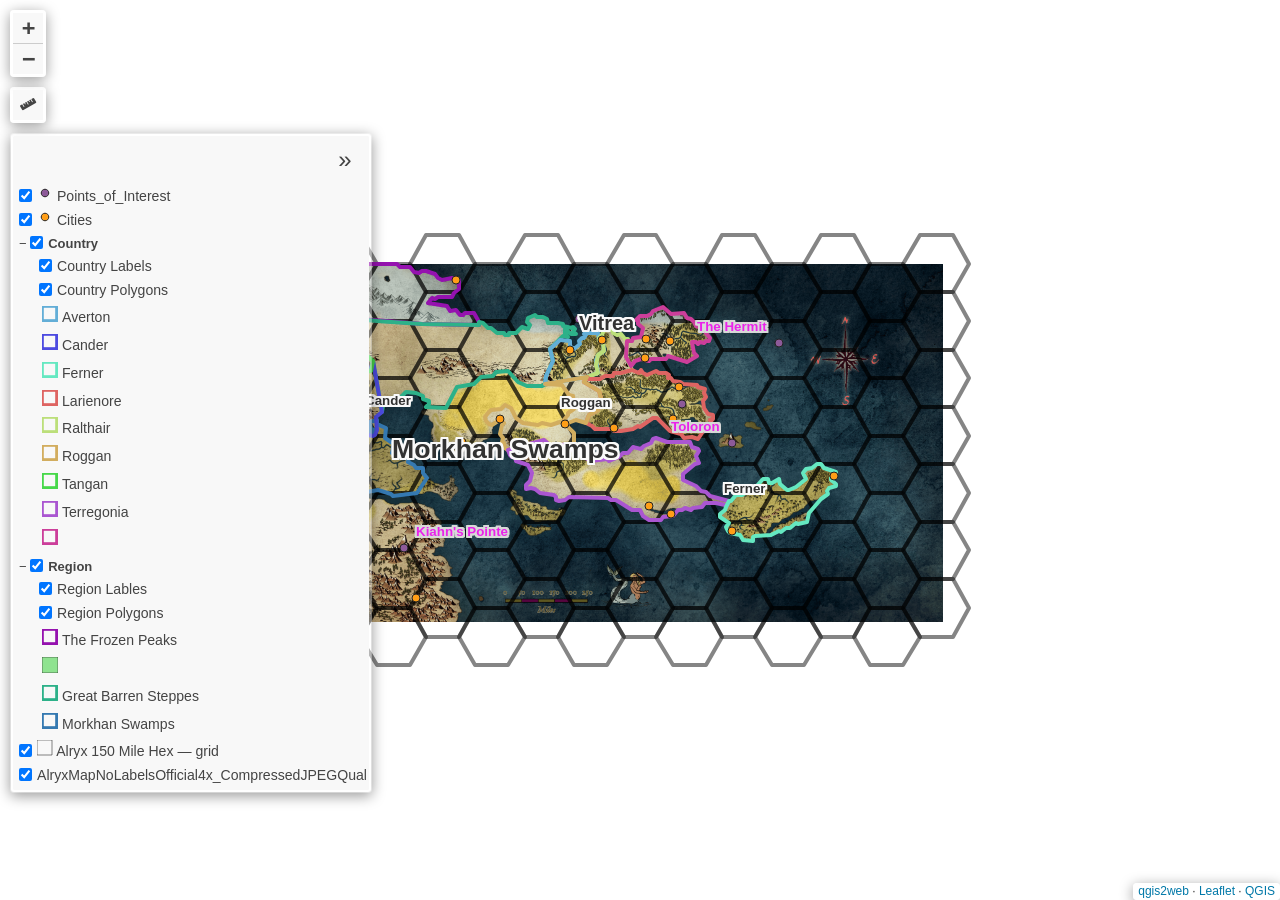
==== commit 632c8812: "Update index.html" ====
--- a/index.html
+++ b/index.html
@@ -818,6 +818,7 @@
             collapsed: false, 
         });
         lay.addTo(map);
+		lay.setPosition('topleft');
 		document.addEventListener("DOMContentLoaded", function() {
             // set new Layers List height which considers toggle icon
             function newLayersListHeight() {
